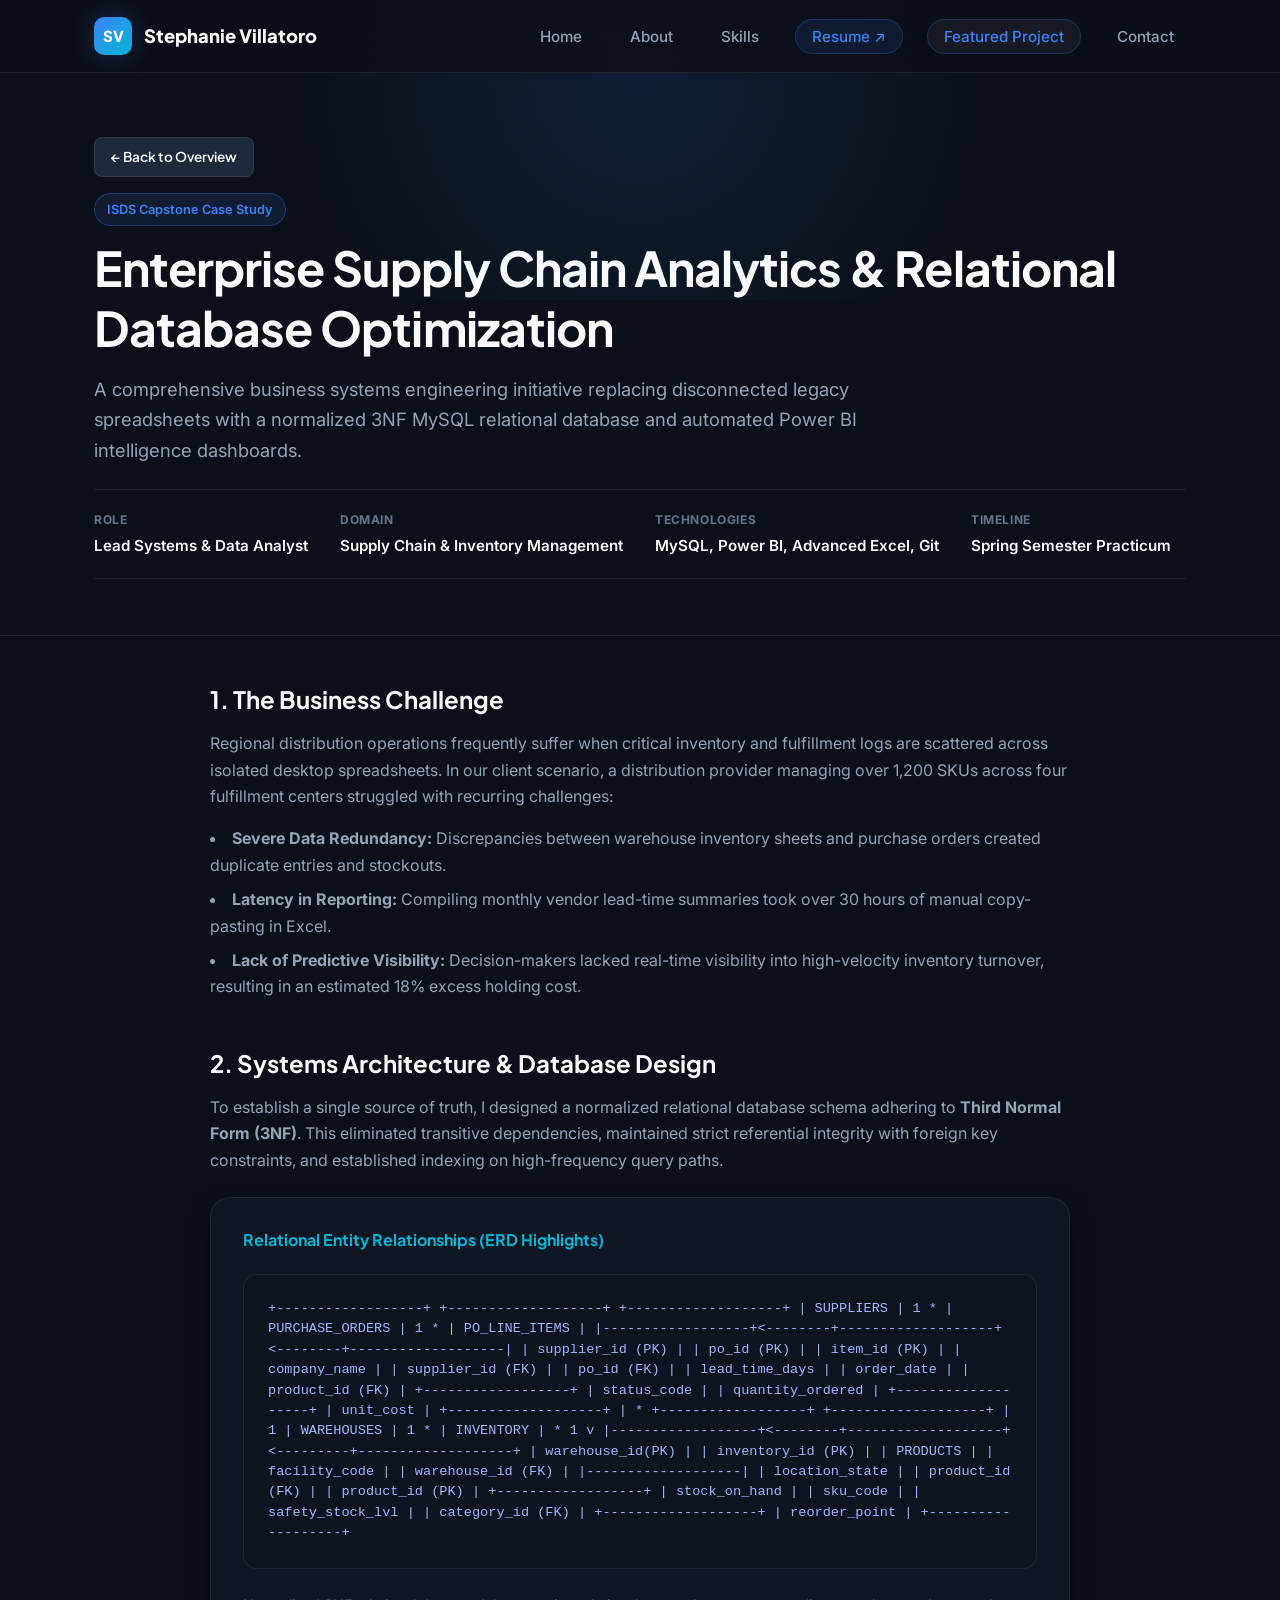
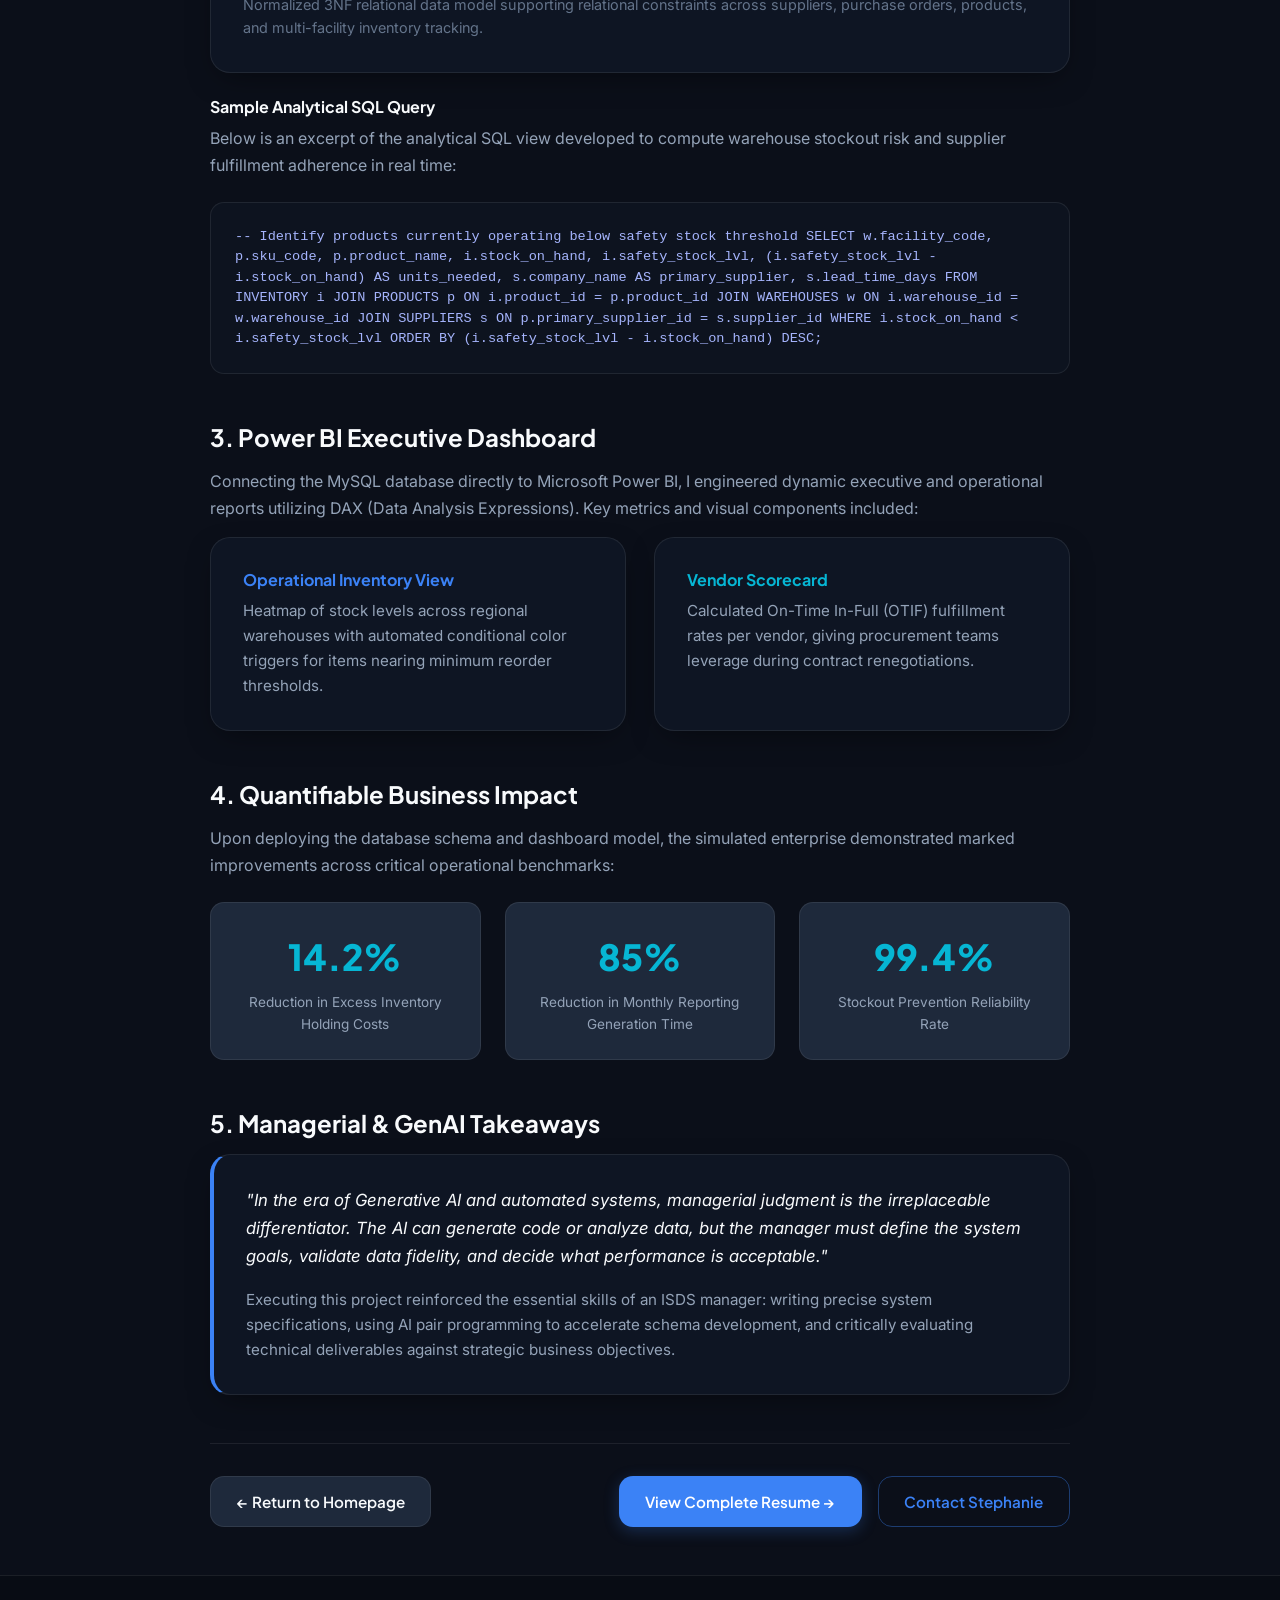
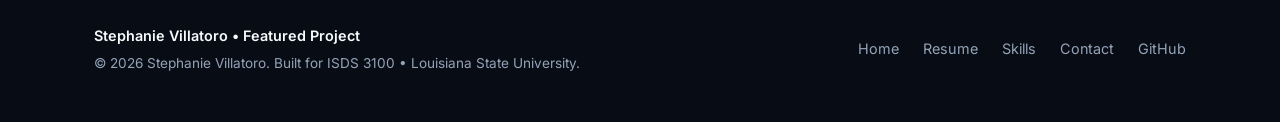
==== project.html @ 6a70105d "Build hybrid layout: single-page overview, resume, and project case study with unified design system" ====
<!DOCTYPE html>
<html lang="en">
<head>
  <meta charset="UTF-8">
  <meta name="viewport" content="width=device-width, initial-scale=1.0">
  <meta name="description" content="Featured Project Case Study: Enterprise Supply Chain Analytics & Database Optimization by Stephanie Villatoro. Relational SQL modeling, Power BI dashboards, and business process analysis.">
  <title>Featured Project &bull; Supply Chain Analytics | Stephanie Villatoro</title>
  <link rel="stylesheet" href="css/styles.css">
</head>
<body>

  <!-- Navigation Header -->
  <header class="site-header">
    <div class="container nav-container">
      <a href="index.html" class="brand-logo" aria-label="Stephanie Villatoro Homepage">
        <span class="logo-badge">SV</span>
        <span>Stephanie Villatoro</span>
      </a>

      <button class="mobile-toggle" id="mobileToggle" aria-label="Toggle Navigation Menu" aria-expanded="false">
        ☰
      </button>

      <nav>
        <ul class="nav-links" id="navLinks">
          <li><a href="index.html" class="nav-link">Home</a></li>
          <li><a href="index.html#about" class="nav-link">About</a></li>
          <li><a href="index.html#skills" class="nav-link">Skills</a></li>
          <li><a href="resume.html" class="nav-link nav-highlight">Resume ↗</a></li>
          <li><a href="project.html" class="nav-link active nav-highlight">Featured Project</a></li>
          <li><a href="index.html#contact" class="nav-link">Contact</a></li>
        </ul>
      </nav>
    </div>
  </header>

  <main>
    <!-- Project Hero -->
    <section class="project-hero">
      <div class="container">
        <div style="margin-bottom: 1rem;">
          <a href="index.html" class="btn btn-secondary btn-sm">
            ← Back to Overview
          </a>
        </div>
        <span class="badge badge-primary" style="margin-bottom: 0.75rem;">ISDS Capstone Case Study</span>
        <h1 class="section-title" style="font-size: clamp(2rem, 4vw, 3rem); margin-bottom: 1rem;">
          Enterprise Supply Chain Analytics &amp; Relational Database Optimization
        </h1>
        <p class="section-subtitle" style="max-width: 800px; font-size: 1.15rem;">
          A comprehensive business systems engineering initiative replacing disconnected legacy spreadsheets with a normalized 3NF MySQL relational database and automated Power BI intelligence dashboards.
        </p>

        <!-- Project Meta Quick Bar -->
        <div class="project-meta-bar">
          <div class="project-meta-col">
            <span class="meta-label">Role</span>
            <span class="meta-val">Lead Systems &amp; Data Analyst</span>
          </div>
          <div class="project-meta-col">
            <span class="meta-label">Domain</span>
            <span class="meta-val">Supply Chain &amp; Inventory Management</span>
          </div>
          <div class="project-meta-col">
            <span class="meta-label">Technologies</span>
            <span class="meta-val">MySQL, Power BI, Advanced Excel, Git</span>
          </div>
          <div class="project-meta-col">
            <span class="meta-label">Timeline</span>
            <span class="meta-val">Spring Semester Practicum</span>
          </div>
        </div>
      </div>
    </section>

    <!-- Detailed Content Body -->
    <div class="container project-content-body">
      <div style="max-width: 860px; margin: 0 auto;">

        <!-- Block 1: Problem Statement -->
        <section class="case-study-block">
          <h3>1. The Business Challenge</h3>
          <p>
            Regional distribution operations frequently suffer when critical inventory and fulfillment logs are scattered across isolated desktop spreadsheets. In our client scenario, a distribution provider managing over 1,200 SKUs across four fulfillment centers struggled with recurring challenges:
          </p>
          <ul style="margin-bottom: 1.5rem; display: flex; flex-direction: column; gap: 0.5rem;">
            <li><strong>Severe Data Redundancy:</strong> Discrepancies between warehouse inventory sheets and purchase orders created duplicate entries and stockouts.</li>
            <li><strong>Latency in Reporting:</strong> Compiling monthly vendor lead-time summaries took over 30 hours of manual copy-pasting in Excel.</li>
            <li><strong>Lack of Predictive Visibility:</strong> Decision-makers lacked real-time visibility into high-velocity inventory turnover, resulting in an estimated 18% excess holding cost.</li>
          </ul>
        </section>

        <!-- Block 2: Solution & Architecture -->
        <section class="case-study-block">
          <h3>2. Systems Architecture &amp; Database Design</h3>
          <p>
            To establish a single source of truth, I designed a normalized relational database schema adhering to <strong>Third Normal Form (3NF)</strong>. This eliminated transitive dependencies, maintained strict referential integrity with foreign key constraints, and established indexing on high-frequency query paths.
          </p>

          <div class="glass-card" style="margin: 1.5rem 0;">
            <h4 style="color: var(--accent-secondary); margin-bottom: 0.75rem;">Relational Entity Relationships (ERD Highlights)</h4>
            <div class="code-architecture-diagram">
+------------------+         +-------------------+         +-------------------+
|    SUPPLIERS     | 1     * |   PURCHASE_ORDERS | 1     * |   PO_LINE_ITEMS   |
|------------------+<--------+-------------------+<--------+-------------------|
| supplier_id (PK) |         | po_id (PK)        |         | item_id (PK)      |
| company_name     |         | supplier_id (FK)  |         | po_id (FK)        |
| lead_time_days   |         | order_date        |         | product_id (FK)   |
+------------------+         | status_code       |         | quantity_ordered  |
                             +-------------------+         | unit_cost         |
                                                           +-------------------+
                                                                     | *
+------------------+         +-------------------+                   | 1
|   WAREHOUSES     | 1     * |    INVENTORY      | *               1 v
|------------------+<--------+-------------------+<---------+-------------------+
| warehouse_id(PK) |         | inventory_id (PK) |          |    PRODUCTS       |
| facility_code    |         | warehouse_id (FK) |          |-------------------|
| location_state   |         | product_id (FK)   |          | product_id (PK)   |
+------------------+         | stock_on_hand     |          | sku_code          |
                             | safety_stock_lvl  |          | category_id (FK)  |
                             +-------------------+          | reorder_point     |
                                                            +-------------------+
            </div>
            <p style="font-size: 0.9rem; margin-bottom: 0; color: var(--text-muted);">
              Normalized 3NF relational data model supporting relational constraints across suppliers, purchase orders, products, and multi-facility inventory tracking.
            </p>
          </div>

          <h4 style="margin-top: 1.5rem; margin-bottom: 0.5rem; color: var(--text-primary);">Sample Analytical SQL Query</h4>
          <p>
            Below is an excerpt of the analytical SQL view developed to compute warehouse stockout risk and supplier fulfillment adherence in real time:
          </p>
          <div class="code-architecture-diagram">
-- Identify products currently operating below safety stock threshold
SELECT 
    w.facility_code,
    p.sku_code,
    p.product_name,
    i.stock_on_hand,
    i.safety_stock_lvl,
    (i.safety_stock_lvl - i.stock_on_hand) AS units_needed,
    s.company_name AS primary_supplier,
    s.lead_time_days
FROM INVENTORY i
JOIN PRODUCTS p ON i.product_id = p.product_id
JOIN WAREHOUSES w ON i.warehouse_id = w.warehouse_id
JOIN SUPPLIERS s ON p.primary_supplier_id = s.supplier_id
WHERE i.stock_on_hand &lt; i.safety_stock_lvl
ORDER BY (i.safety_stock_lvl - i.stock_on_hand) DESC;
          </div>
        </section>

        <!-- Block 3: Business Intelligence & Dashboards -->
        <section class="case-study-block">
          <h3>3. Power BI Executive Dashboard</h3>
          <p>
            Connecting the MySQL database directly to Microsoft Power BI, I engineered dynamic executive and operational reports utilizing DAX (Data Analysis Expressions). Key metrics and visual components included:
          </p>
          <div class="grid-2" style="margin-top: 1rem;">
            <div class="glass-card">
              <h4 style="color: var(--accent-primary); margin-bottom: 0.5rem;">Operational Inventory View</h4>
              <p style="font-size: 0.95rem; margin-bottom: 0;">
                Heatmap of stock levels across regional warehouses with automated conditional color triggers for items nearing minimum reorder thresholds.
              </p>
            </div>
            <div class="glass-card">
              <h4 style="color: var(--accent-secondary); margin-bottom: 0.5rem;">Vendor Scorecard</h4>
              <p style="font-size: 0.95rem; margin-bottom: 0;">
                Calculated On-Time In-Full (OTIF) fulfillment rates per vendor, giving procurement teams leverage during contract renegotiations.
              </p>
            </div>
          </div>
        </section>

        <!-- Block 4: Quantifiable Results -->
        <section class="case-study-block">
          <h3>4. Quantifiable Business Impact</h3>
          <p>
            Upon deploying the database schema and dashboard model, the simulated enterprise demonstrated marked improvements across critical operational benchmarks:
          </p>

          <div class="kpi-stat-grid">
            <div class="kpi-card">
              <div class="number">14.2%</div>
              <div class="desc">Reduction in Excess Inventory Holding Costs</div>
            </div>
            <div class="kpi-card">
              <div class="number">85%</div>
              <div class="desc">Reduction in Monthly Reporting Generation Time</div>
            </div>
            <div class="kpi-card">
              <div class="number">99.4%</div>
              <div class="desc">Stockout Prevention Reliability Rate</div>
            </div>
          </div>
        </section>

        <!-- Block 5: Managerial & AI Reflection -->
        <section class="case-study-block">
          <h3>5. Managerial &amp; GenAI Takeaways</h3>
          <div class="glass-card" style="border-left: 4px solid var(--accent-primary);">
            <p style="font-style: italic; color: var(--text-primary); font-size: 1.05rem;">
              "In the era of Generative AI and automated systems, managerial judgment is the irreplaceable differentiator. The AI can generate code or analyze data, but the manager must define the system goals, validate data fidelity, and decide what performance is acceptable."
            </p>
            <p style="margin-bottom: 0; font-size: 0.95rem;">
              Executing this project reinforced the essential skills of an ISDS manager: writing precise system specifications, using AI pair programming to accelerate schema development, and critically evaluating technical deliverables against strategic business objectives.
            </p>
          </div>
        </section>

        <!-- Bottom Navigation Actions -->
        <div style="display: flex; justify-content: space-between; align-items: center; flex-wrap: wrap; gap: 1rem; padding-top: 2rem; border-top: 1px solid var(--border-subtle);">
          <a href="index.html" class="btn btn-secondary">
            ← Return to Homepage
          </a>
          <div style="display: flex; gap: 1rem;">
            <a href="resume.html" class="btn btn-primary">
              View Complete Resume →
            </a>
            <a href="index.html#contact" class="btn btn-outline">
              Contact Stephanie
            </a>
          </div>
        </div>

      </div>
    </div>
  </main>

  <!-- Footer -->
  <footer class="site-footer">
    <div class="container footer-content">
      <div>
        <p style="margin-bottom: 0.25rem; font-weight: 600; color: var(--text-primary);">
          Stephanie Villatoro &bull; Featured Project
        </p>
        <p style="margin-bottom: 0; font-size: 0.85rem;">
          &copy; 2026 Stephanie Villatoro. Built for ISDS 3100 &bull; Louisiana State University.
        </p>
      </div>
      <ul class="footer-links">
        <li><a href="index.html">Home</a></li>
        <li><a href="resume.html">Resume</a></li>
        <li><a href="index.html#skills">Skills</a></li>
        <li><a href="index.html#contact">Contact</a></li>
        <li><a href="https://github.com/Stephanievillatoro/Stephanie-Website" target="_blank" rel="noopener noreferrer">GitHub</a></li>
      </ul>
    </div>
  </footer>

  <script src="js/main.js"></script>
</body>
</html>
---- css/styles.css ----
/* ==========================================================================
   ISDS 3100 - Unified Design System & Stylesheet
   Designed for Stephanie Villatoro | ISDS / Business Analytics Portfolio
   ========================================================================== */

@import url('https://fonts.googleapis.com/css2?family=Inter:wght@300;400;500;600;700&family=Plus+Jakarta+Sans:wght@500;600;700;800&display=swap');

:root {
  /* Color Palette - Deep Modern Slate & Tech Blue */
  --bg-main: #0b0f19;
  --bg-surface: #111827;
  --bg-surface-elevated: #1e293b;
  --bg-card: rgba(17, 24, 39, 0.75);
  --bg-glass: rgba(30, 41, 59, 0.6);
  
  --border-subtle: rgba(255, 255, 255, 0.08);
  --border-focus: #3b82f6;
  --border-hover: rgba(99, 102, 241, 0.3);

  --text-primary: #f8fafc;
  --text-secondary: #94a3b8;
  --text-muted: #64748b;

  --accent-primary: #3b82f6;
  --accent-primary-hover: #2563eb;
  --accent-secondary: #06b6d4;
  --accent-gradient: linear-gradient(135deg, #3b82f6 0%, #06b6d4 100%);
  --accent-glow: rgba(59, 130, 246, 0.25);
  --accent-emerald: #10b981;
  --accent-amber: #f59e0b;

  /* Typography */
  --font-heading: 'Plus Jakarta Sans', -apple-system, BlinkMacSystemFont, sans-serif;
  --font-body: 'Inter', -apple-system, BlinkMacSystemFont, sans-serif;

  /* Transitions & Radii */
  --radius-sm: 8px;
  --radius-md: 14px;
  --radius-lg: 20px;
  --radius-full: 9999px;
  --transition-fast: 0.2s cubic-bezier(0.4, 0, 0.2, 1);
  --transition-smooth: 0.3s cubic-bezier(0.4, 0, 0.2, 1);
  --shadow-card: 0 10px 30px -10px rgba(0, 0, 0, 0.5);
  --shadow-glow: 0 0 25px var(--accent-glow);

  /* Container */
  --max-width: 1140px;
}

/* Base Reset & Typography */
*, *::before, *::after {
  box-sizing: border-box;
  margin: 0;
  padding: 0;
}

html {
  scroll-behavior: smooth;
  scroll-padding-top: 85px;
  font-size: 16px;
}

body {
  font-family: var(--font-body);
  background-color: var(--bg-main);
  color: var(--text-primary);
  line-height: 1.65;
  -webkit-font-smoothing: antialiased;
  position: relative;
  overflow-x: hidden;
  min-height: 100vh;
  display: flex;
  flex-direction: column;
}

/* Ambient Background Glow */
body::before {
  content: '';
  position: fixed;
  top: -150px;
  left: 50%;
  transform: translateX(-50%);
  width: 900px;
  height: 450px;
  background: radial-gradient(circle, rgba(59, 130, 246, 0.12) 0%, rgba(6, 182, 212, 0.04) 50%, transparent 70%);
  pointer-events: none;
  z-index: 0;
}

h1, h2, h3, h4, h5, h6 {
  font-family: var(--font-heading);
  color: var(--text-primary);
  line-height: 1.25;
  font-weight: 700;
}

a {
  color: var(--accent-primary);
  text-decoration: none;
  transition: color var(--transition-fast);
}

a:hover {
  color: var(--accent-secondary);
}

p {
  color: var(--text-secondary);
  margin-bottom: 1rem;
}

ul, ol {
  list-style-position: inside;
  color: var(--text-secondary);
}

.container {
  width: 100%;
  max-width: var(--max-width);
  margin: 0 auto;
  padding: 0 1.5rem;
  position: relative;
  z-index: 1;
}

/* ==========================================================================
   Navigation Header
   ========================================================================== */
.site-header {
  position: sticky;
  top: 0;
  width: 100%;
  z-index: 100;
  background: rgba(11, 15, 25, 0.85);
  backdrop-filter: blur(16px);
  -webkit-backdrop-filter: blur(16px);
  border-bottom: 1px solid var(--border-subtle);
  transition: background var(--transition-fast);
}

.nav-container {
  display: flex;
  align-items: center;
  justify-content: space-between;
  height: 72px;
}

.brand-logo {
  display: flex;
  align-items: center;
  gap: 0.75rem;
  font-family: var(--font-heading);
  font-weight: 800;
  font-size: 1.15rem;
  color: var(--text-primary);
  text-decoration: none;
}

.logo-badge {
  width: 38px;
  height: 38px;
  border-radius: 10px;
  background: var(--accent-gradient);
  display: flex;
  align-items: center;
  justify-content: center;
  color: #ffffff;
  font-weight: 800;
  font-size: 0.95rem;
  box-shadow: var(--shadow-glow);
}

.nav-links {
  display: flex;
  align-items: center;
  gap: 1.5rem;
  list-style: none;
}

.nav-link {
  color: var(--text-secondary);
  font-weight: 500;
  font-size: 0.95rem;
  padding: 0.5rem 0.75rem;
  border-radius: var(--radius-sm);
  transition: all var(--transition-fast);
}

.nav-link:hover, .nav-link.active {
  color: var(--text-primary);
  background: rgba(255, 255, 255, 0.05);
}

.nav-highlight {
  background: rgba(59, 130, 246, 0.1);
  color: var(--accent-primary) !important;
  border: 1px solid rgba(59, 130, 246, 0.25);
  padding: 0.45rem 1rem;
  border-radius: var(--radius-full);
}

.nav-highlight:hover {
  background: var(--accent-primary);
  color: #ffffff !important;
}

/* Mobile Toggle */
.mobile-toggle {
  display: none;
  background: none;
  border: none;
  color: var(--text-primary);
  font-size: 1.5rem;
  cursor: pointer;
  padding: 0.5rem;
}

/* ==========================================================================
   Hero Section
   ========================================================================== */
.hero-section {
  padding: 5rem 0 3.5rem;
  position: relative;
}

.hero-content {
  max-width: 820px;
}

.hero-pill {
  display: inline-flex;
  align-items: center;
  gap: 0.5rem;
  padding: 0.35rem 1rem;
  border-radius: var(--radius-full);
  background: rgba(6, 182, 212, 0.1);
  border: 1px solid rgba(6, 182, 212, 0.25);
  color: var(--accent-secondary);
  font-size: 0.85rem;
  font-weight: 600;
  margin-bottom: 1.5rem;
  text-transform: uppercase;
  letter-spacing: 0.05em;
}

.hero-pill-dot {
  width: 8px;
  height: 8px;
  border-radius: 50%;
  background-color: var(--accent-emerald);
  box-shadow: 0 0 8px var(--accent-emerald);
}

.hero-title {
  font-size: clamp(2.5rem, 5vw, 4rem);
  font-weight: 800;
  letter-spacing: -0.025em;
  margin-bottom: 1.25rem;
}

.text-gradient {
  background: var(--accent-gradient);
  -webkit-background-clip: text;
  -webkit-text-fill-color: transparent;
}

.hero-subtitle {
  font-size: 1.2rem;
  line-height: 1.6;
  color: var(--text-secondary);
  margin-bottom: 2rem;
  max-width: 680px;
}

.hero-meta {
  display: flex;
  flex-wrap: wrap;
  gap: 1.25rem;
  margin-bottom: 2.25rem;
  color: var(--text-muted);
  font-size: 0.95rem;
}

.hero-meta-item {
  display: flex;
  align-items: center;
  gap: 0.4rem;
}

.hero-actions {
  display: flex;
  flex-wrap: wrap;
  gap: 1rem;
}

/* ==========================================================================
   Buttons & Badges
   ========================================================================== */
.btn {
  display: inline-flex;
  align-items: center;
  justify-content: center;
  gap: 0.5rem;
  padding: 0.75rem 1.6rem;
  font-family: var(--font-heading);
  font-weight: 600;
  font-size: 0.95rem;
  border-radius: var(--radius-md);
  transition: all var(--transition-smooth);
  cursor: pointer;
  border: 1px solid transparent;
  text-decoration: none;
}

.btn-primary {
  background: var(--accent-primary);
  color: #ffffff;
  box-shadow: 0 4px 15px var(--accent-glow);
}

.btn-primary:hover {
  background: var(--accent-primary-hover);
  color: #ffffff;
  transform: translateY(-2px);
  box-shadow: 0 8px 25px rgba(59, 130, 246, 0.4);
}

.btn-secondary {
  background: var(--bg-surface-elevated);
  color: var(--text-primary);
  border-color: var(--border-subtle);
}

.btn-secondary:hover {
  background: rgba(255, 255, 255, 0.1);
  color: #ffffff;
  border-color: rgba(255, 255, 255, 0.2);
  transform: translateY(-2px);
}

.btn-outline {
  background: transparent;
  color: var(--accent-primary);
  border-color: rgba(59, 130, 246, 0.4);
}

.btn-outline:hover {
  background: rgba(59, 130, 246, 0.1);
  color: var(--text-primary);
  border-color: var(--accent-primary);
  transform: translateY(-2px);
}

.btn-sm {
  padding: 0.5rem 1rem;
  font-size: 0.85rem;
  border-radius: var(--radius-sm);
}

/* Badges */
.badge {
  display: inline-block;
  padding: 0.3rem 0.75rem;
  border-radius: var(--radius-full);
  font-size: 0.8rem;
  font-weight: 600;
  background: rgba(255, 255, 255, 0.06);
  color: var(--text-secondary);
  border: 1px solid var(--border-subtle);
}

.badge-primary {
  background: rgba(59, 130, 246, 0.12);
  color: var(--accent-primary);
  border-color: rgba(59, 130, 246, 0.3);
}

.badge-emerald {
  background: rgba(16, 185, 129, 0.12);
  color: var(--accent-emerald);
  border-color: rgba(16, 185, 129, 0.3);
}

/* ==========================================================================
   Section Components & Cards
   ========================================================================== */
.section {
  padding: 4.5rem 0;
  position: relative;
}

.section-alt {
  background: rgba(17, 24, 39, 0.4);
  border-top: 1px solid var(--border-subtle);
  border-bottom: 1px solid var(--border-subtle);
}

.section-header {
  margin-bottom: 2.5rem;
}

.section-tag {
  font-size: 0.85rem;
  font-weight: 700;
  text-transform: uppercase;
  letter-spacing: 0.1em;
  color: var(--accent-primary);
  margin-bottom: 0.5rem;
  display: block;
}

.section-title {
  font-size: 2.1rem;
  letter-spacing: -0.02em;
}

.section-subtitle {
  color: var(--text-secondary);
  font-size: 1.05rem;
  margin-top: 0.5rem;
  max-width: 600px;
}

/* Glass Card */
.glass-card {
  background: var(--bg-card);
  backdrop-filter: blur(12px);
  -webkit-backdrop-filter: blur(12px);
  border: 1px solid var(--border-subtle);
  border-radius: var(--radius-lg);
  padding: 2rem;
  transition: all var(--transition-smooth);
  box-shadow: var(--shadow-card);
}

.glass-card:hover {
  border-color: var(--border-hover);
  transform: translateY(-3px);
  box-shadow: 0 15px 35px -10px rgba(0, 0, 0, 0.6), 0 0 15px rgba(59, 130, 246, 0.1);
}

/* Two-Column Grid */
.grid-2 {
  display: grid;
  grid-template-columns: repeat(2, 1fr);
  gap: 1.75rem;
}

.grid-3 {
  display: grid;
  grid-template-columns: repeat(3, 1fr);
  gap: 1.5rem;
}

.grid-4 {
  display: grid;
  grid-template-columns: repeat(4, 1fr);
  gap: 1.25rem;
}

/* ==========================================================================
   About / Profile Section
   ========================================================================== */
.about-grid {
  display: grid;
  grid-template-columns: 1.3fr 0.9fr;
  gap: 2.5rem;
  align-items: start;
}

.profile-narrative p {
  font-size: 1.05rem;
  line-height: 1.75;
  margin-bottom: 1.25rem;
}

.stat-card-group {
  display: grid;
  grid-template-columns: 1fr 1fr;
  gap: 1rem;
}

.stat-card {
  background: var(--bg-surface-elevated);
  border: 1px solid var(--border-subtle);
  border-radius: var(--radius-md);
  padding: 1.25rem;
}

.stat-value {
  font-size: 1.75rem;
  font-weight: 800;
  font-family: var(--font-heading);
  color: var(--text-primary);
  display: block;
}

.stat-label {
  font-size: 0.85rem;
  color: var(--text-secondary);
}

/* ==========================================================================
   Skills / Competencies
   ========================================================================== */
.skill-card {
  background: var(--bg-card);
  border: 1px solid var(--border-subtle);
  border-radius: var(--radius-md);
  padding: 1.5rem;
  transition: all var(--transition-smooth);
}

.skill-card:hover {
  border-color: rgba(59, 130, 246, 0.3);
  transform: translateY(-2px);
}

.skill-icon {
  width: 44px;
  height: 44px;
  border-radius: 10px;
  background: rgba(59, 130, 246, 0.1);
  color: var(--accent-primary);
  display: flex;
  align-items: center;
  justify-content: center;
  font-size: 1.3rem;
  margin-bottom: 1rem;
}

.skill-category-title {
  font-size: 1.15rem;
  margin-bottom: 0.75rem;
}

.skill-tag-list {
  display: flex;
  flex-wrap: wrap;
  gap: 0.5rem;
  list-style: none;
}

.skill-tag {
  font-size: 0.85rem;
  padding: 0.3rem 0.75rem;
  background: rgba(255, 255, 255, 0.05);
  border-radius: var(--radius-full);
  color: var(--text-secondary);
  border: 1px solid rgba(255, 255, 255, 0.04);
}

/* ==========================================================================
   Experience Section
   ========================================================================== */
.timeline {
  display: flex;
  flex-direction: column;
  gap: 1.75rem;
  position: relative;
}

.timeline-item {
  background: var(--bg-card);
  border: 1px solid var(--border-subtle);
  border-radius: var(--radius-md);
  padding: 1.75rem;
  transition: all var(--transition-smooth);
}

.timeline-item:hover {
  border-color: var(--border-hover);
}

.timeline-header {
  display: flex;
  justify-content: space-between;
  align-items: flex-start;
  flex-wrap: wrap;
  gap: 0.5rem;
  margin-bottom: 0.75rem;
}

.role-title {
  font-size: 1.2rem;
  color: var(--text-primary);
}

.company-name {
  color: var(--accent-primary);
  font-weight: 600;
}

.timeline-date {
  font-size: 0.85rem;
  color: var(--text-muted);
  background: rgba(255, 255, 255, 0.05);
  padding: 0.25rem 0.65rem;
  border-radius: var(--radius-sm);
}

.timeline-duties {
  list-style: none;
  padding-left: 0;
}

.timeline-duties li {
  position: relative;
  padding-left: 1.5rem;
  margin-bottom: 0.5rem;
  color: var(--text-secondary);
}

.timeline-duties li::before {
  content: '▸';
  position: absolute;
  left: 0;
  color: var(--accent-primary);
  font-size: 1rem;
}

/* ==========================================================================
   Featured Page Callouts (Hybrid Layout Bridges)
   ========================================================================== */
.feature-banner {
  background: linear-gradient(135deg, rgba(30, 41, 59, 0.8) 0%, rgba(15, 23, 42, 0.95) 100%);
  border: 1px solid rgba(59, 130, 246, 0.3);
  border-radius: var(--radius-lg);
  padding: 2.5rem;
  display: flex;
  align-items: center;
  justify-content: space-between;
  gap: 2rem;
  box-shadow: 0 10px 40px -10px rgba(0, 0, 0, 0.7);
  margin-bottom: 2rem;
  position: relative;
  overflow: hidden;
}

.feature-banner::after {
  content: '';
  position: absolute;
  top: -50%;
  right: -20%;
  width: 350px;
  height: 350px;
  background: radial-gradient(circle, rgba(6, 182, 212, 0.15) 0%, transparent 70%);
  pointer-events: none;
}

.feature-banner-content {
  max-width: 620px;
}

.feature-banner-tag {
  color: var(--accent-secondary);
  font-weight: 700;
  font-size: 0.85rem;
  text-transform: uppercase;
  letter-spacing: 0.05em;
  margin-bottom: 0.5rem;
  display: block;
}

.feature-banner-title {
  font-size: 1.75rem;
  margin-bottom: 0.75rem;
}

.feature-banner-desc {
  color: var(--text-secondary);
  margin-bottom: 1.25rem;
}

/* ==========================================================================
   Contact Section & Form
   ========================================================================== */
.contact-grid {
  display: grid;
  grid-template-columns: 1fr 1.3fr;
  gap: 2.5rem;
}

.contact-info-list {
  display: flex;
  flex-direction: column;
  gap: 1.25rem;
  margin-top: 1.5rem;
}

.contact-info-item {
  display: flex;
  align-items: center;
  gap: 1rem;
  color: var(--text-secondary);
  font-size: 1rem;
}

.contact-icon-box {
  width: 46px;
  height: 46px;
  border-radius: var(--radius-md);
  background: var(--bg-surface-elevated);
  border: 1px solid var(--border-subtle);
  display: flex;
  align-items: center;
  justify-content: center;
  color: var(--accent-primary);
  font-size: 1.2rem;
}

.contact-form {
  display: flex;
  flex-direction: column;
  gap: 1.25rem;
}

.form-group {
  display: flex;
  flex-direction: column;
  gap: 0.4rem;
}

.form-label {
  font-size: 0.85rem;
  font-weight: 600;
  color: var(--text-secondary);
}

.form-input, .form-textarea {
  width: 100%;
  padding: 0.85rem 1rem;
  background: var(--bg-surface);
  border: 1px solid var(--border-subtle);
  border-radius: var(--radius-sm);
  color: var(--text-primary);
  font-family: var(--font-body);
  font-size: 0.95rem;
  transition: all var(--transition-fast);
}

.form-input:focus, .form-textarea:focus {
  outline: none;
  border-color: var(--border-focus);
  box-shadow: 0 0 0 3px rgba(59, 130, 246, 0.2);
}

.form-textarea {
  min-height: 120px;
  resize: vertical;
}

/* ==========================================================================
   Footer
   ========================================================================== */
.site-footer {
  margin-top: auto;
  background: #080c14;
  border-top: 1px solid var(--border-subtle);
  padding: 3rem 0;
  color: var(--text-muted);
  font-size: 0.9rem;
}

.footer-content {
  display: flex;
  justify-content: space-between;
  align-items: center;
  flex-wrap: wrap;
  gap: 1.5rem;
}

.footer-links {
  display: flex;
  gap: 1.5rem;
  list-style: none;
}

.footer-links a {
  color: var(--text-secondary);
}

.footer-links a:hover {
  color: var(--text-primary);
}

/* ==========================================================================
   Dedicated Resume Page Styles
   ========================================================================== */
.resume-toolbar {
  display: flex;
  justify-content: space-between;
  align-items: center;
  flex-wrap: wrap;
  gap: 1rem;
  padding: 1.5rem 0;
  border-bottom: 1px solid var(--border-subtle);
  margin-bottom: 2.5rem;
}

.resume-paper {
  background: var(--bg-card);
  border: 1px solid var(--border-subtle);
  border-radius: var(--radius-lg);
  padding: 3.5rem;
  box-shadow: var(--shadow-card);
  max-width: 900px;
  margin: 0 auto 4rem;
}

.resume-header {
  border-bottom: 2px solid var(--border-subtle);
  padding-bottom: 1.5rem;
  margin-bottom: 2rem;
  display: flex;
  justify-content: space-between;
  align-items: flex-end;
  flex-wrap: wrap;
  gap: 1rem;
}

.resume-name {
  font-size: 2.5rem;
  letter-spacing: -0.02em;
}

.resume-role {
  color: var(--accent-primary);
  font-size: 1.15rem;
  font-weight: 600;
}

.resume-contact-inline {
  display: flex;
  flex-direction: column;
  align-items: flex-end;
  font-size: 0.9rem;
  color: var(--text-secondary);
}

.resume-section {
  margin-bottom: 2.25rem;
}

.resume-section-title {
  font-size: 1.25rem;
  text-transform: uppercase;
  letter-spacing: 0.05em;
  color: var(--accent-primary);
  border-bottom: 1px solid rgba(59, 130, 246, 0.2);
  padding-bottom: 0.4rem;
  margin-bottom: 1.25rem;
}

.course-grid {
  display: grid;
  grid-template-columns: repeat(2, 1fr);
  gap: 0.75rem;
  list-style: none;
}

.course-item {
  background: rgba(255, 255, 255, 0.03);
  padding: 0.6rem 0.9rem;
  border-radius: var(--radius-sm);
  border-left: 3px solid var(--accent-primary);
  font-size: 0.9rem;
  color: var(--text-secondary);
}

/* ==========================================================================
   Dedicated Project Page Styles
   ========================================================================== */
.project-hero {
  padding: 4rem 0 2rem;
  border-bottom: 1px solid var(--border-subtle);
}

.project-meta-bar {
  display: flex;
  flex-wrap: wrap;
  gap: 2rem;
  padding: 1.25rem 0;
  margin: 1.5rem 0;
  border-top: 1px solid var(--border-subtle);
  border-bottom: 1px solid var(--border-subtle);
}

.project-meta-col {
  display: flex;
  flex-direction: column;
  gap: 0.2rem;
}

.meta-label {
  font-size: 0.75rem;
  text-transform: uppercase;
  color: var(--text-muted);
  font-weight: 700;
  letter-spacing: 0.05em;
}

.meta-val {
  font-size: 0.95rem;
  font-weight: 600;
  color: var(--text-primary);
}

.project-content-body {
  padding: 3rem 0;
}

.case-study-block {
  margin-bottom: 3rem;
}

.case-study-block h3 {
  font-size: 1.5rem;
  margin-bottom: 1rem;
  color: var(--text-primary);
}

.kpi-stat-grid {
  display: grid;
  grid-template-columns: repeat(3, 1fr);
  gap: 1.5rem;
  margin: 1.5rem 0;
}

.kpi-card {
  background: var(--bg-surface-elevated);
  border: 1px solid var(--border-subtle);
  border-radius: var(--radius-md);
  padding: 1.5rem;
  text-align: center;
}

.kpi-card .number {
  font-size: 2.25rem;
  font-weight: 800;
  color: var(--accent-secondary);
  font-family: var(--font-heading);
}

.kpi-card .desc {
  font-size: 0.85rem;
  color: var(--text-secondary);
  margin-top: 0.25rem;
}

.code-architecture-diagram {
  background: #0d131f;
  border: 1px solid var(--border-subtle);
  border-radius: var(--radius-md);
  padding: 1.5rem;
  font-family: monospace;
  font-size: 0.85rem;
  color: #a5b4fc;
  overflow-x: auto;
  line-height: 1.5;
  margin: 1.5rem 0;
}

/* ==========================================================================
   Print Stylesheet for Resume Page
   ========================================================================== */
@media print {
  body {
    background: #ffffff !important;
    color: #000000 !important;
  }

  body::before, .site-header, .site-footer, .resume-toolbar, .no-print {
    display: none !important;
  }

  .resume-paper {
    background: #ffffff !important;
    border: none !important;
    box-shadow: none !important;
    padding: 0 !important;
    margin: 0 !important;
    max-width: 100% !important;
    color: #111827 !important;
  }

  .resume-header, .resume-section-title {
    border-color: #cbd5e1 !important;
    color: #0f172a !important;
  }

  .resume-role, .company-name {
    color: #1d4ed8 !important;
  }

  p, li, .timeline-duties li, .course-item {
    color: #334155 !important;
  }

  .course-item {
    background: #f8fafc !important;
    border-left-color: #1d4ed8 !important;
  }

  .badge {
    border: 1px solid #cbd5e1 !important;
    color: #0f172a !important;
    background: #f1f5f9 !important;
  }
}

/* ==========================================================================
   Responsive Breakpoints
   ========================================================================== */
@media (max-width: 992px) {
  .about-grid, .contact-grid {
    grid-template-columns: 1fr;
    gap: 2rem;
  }

  .grid-3, .grid-4, .kpi-stat-grid {
    grid-template-columns: repeat(2, 1fr);
  }

  .feature-banner {
    flex-direction: column;
    align-items: flex-start;
  }
}

@media (max-width: 768px) {
  .mobile-toggle {
    display: block;
  }

  .nav-links {
    position: fixed;
    top: 72px;
    left: 0;
    width: 100%;
    background: var(--bg-surface);
    border-bottom: 1px solid var(--border-subtle);
    flex-direction: column;
    align-items: stretch;
    padding: 1.5rem;
    gap: 0.75rem;
    display: none;
    box-shadow: 0 10px 30px rgba(0, 0, 0, 0.8);
  }

  .nav-links.active {
    display: flex;
  }

  .resume-paper {
    padding: 1.75rem;
  }

  .resume-header {
    flex-direction: column;
    align-items: flex-start;
  }

  .resume-contact-inline {
    align-items: flex-start;
  }

  .grid-2, .grid-3, .grid-4, .course-grid, .kpi-stat-grid {
    grid-template-columns: 1fr;
  }
}
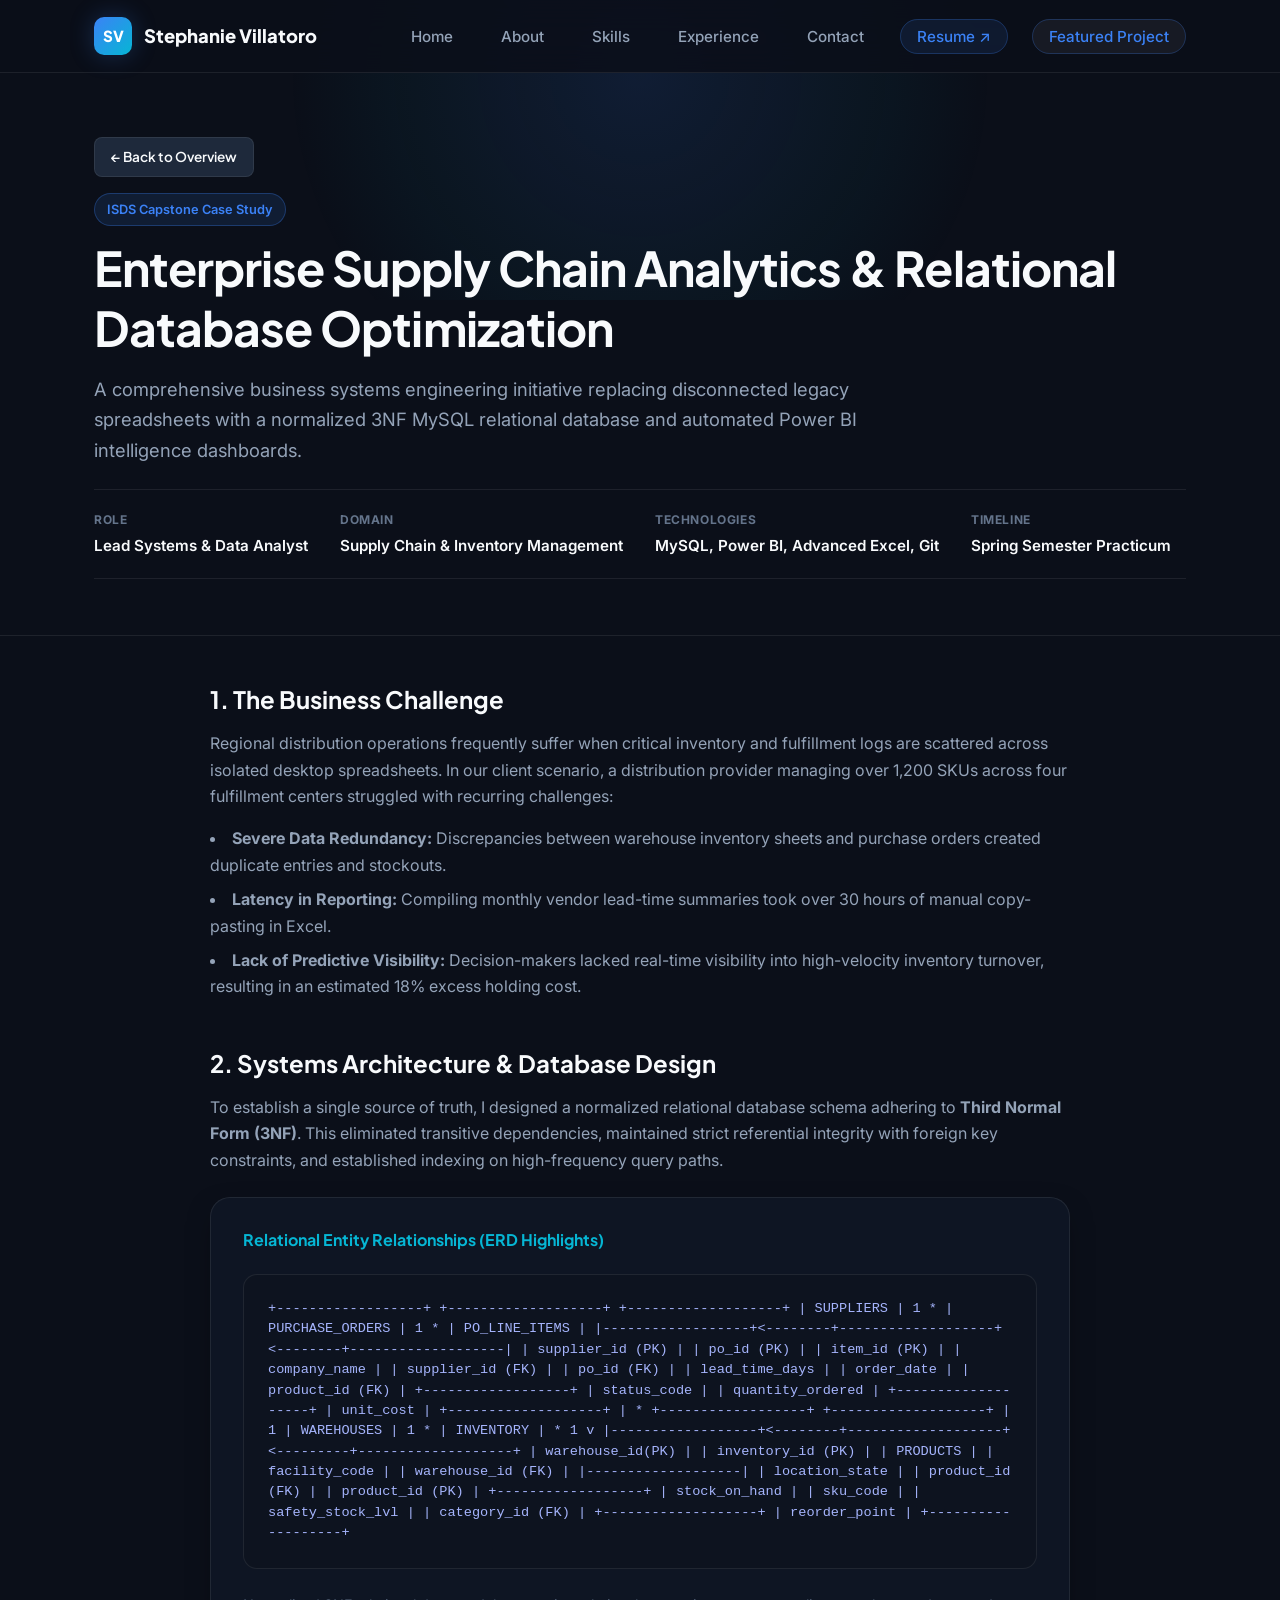
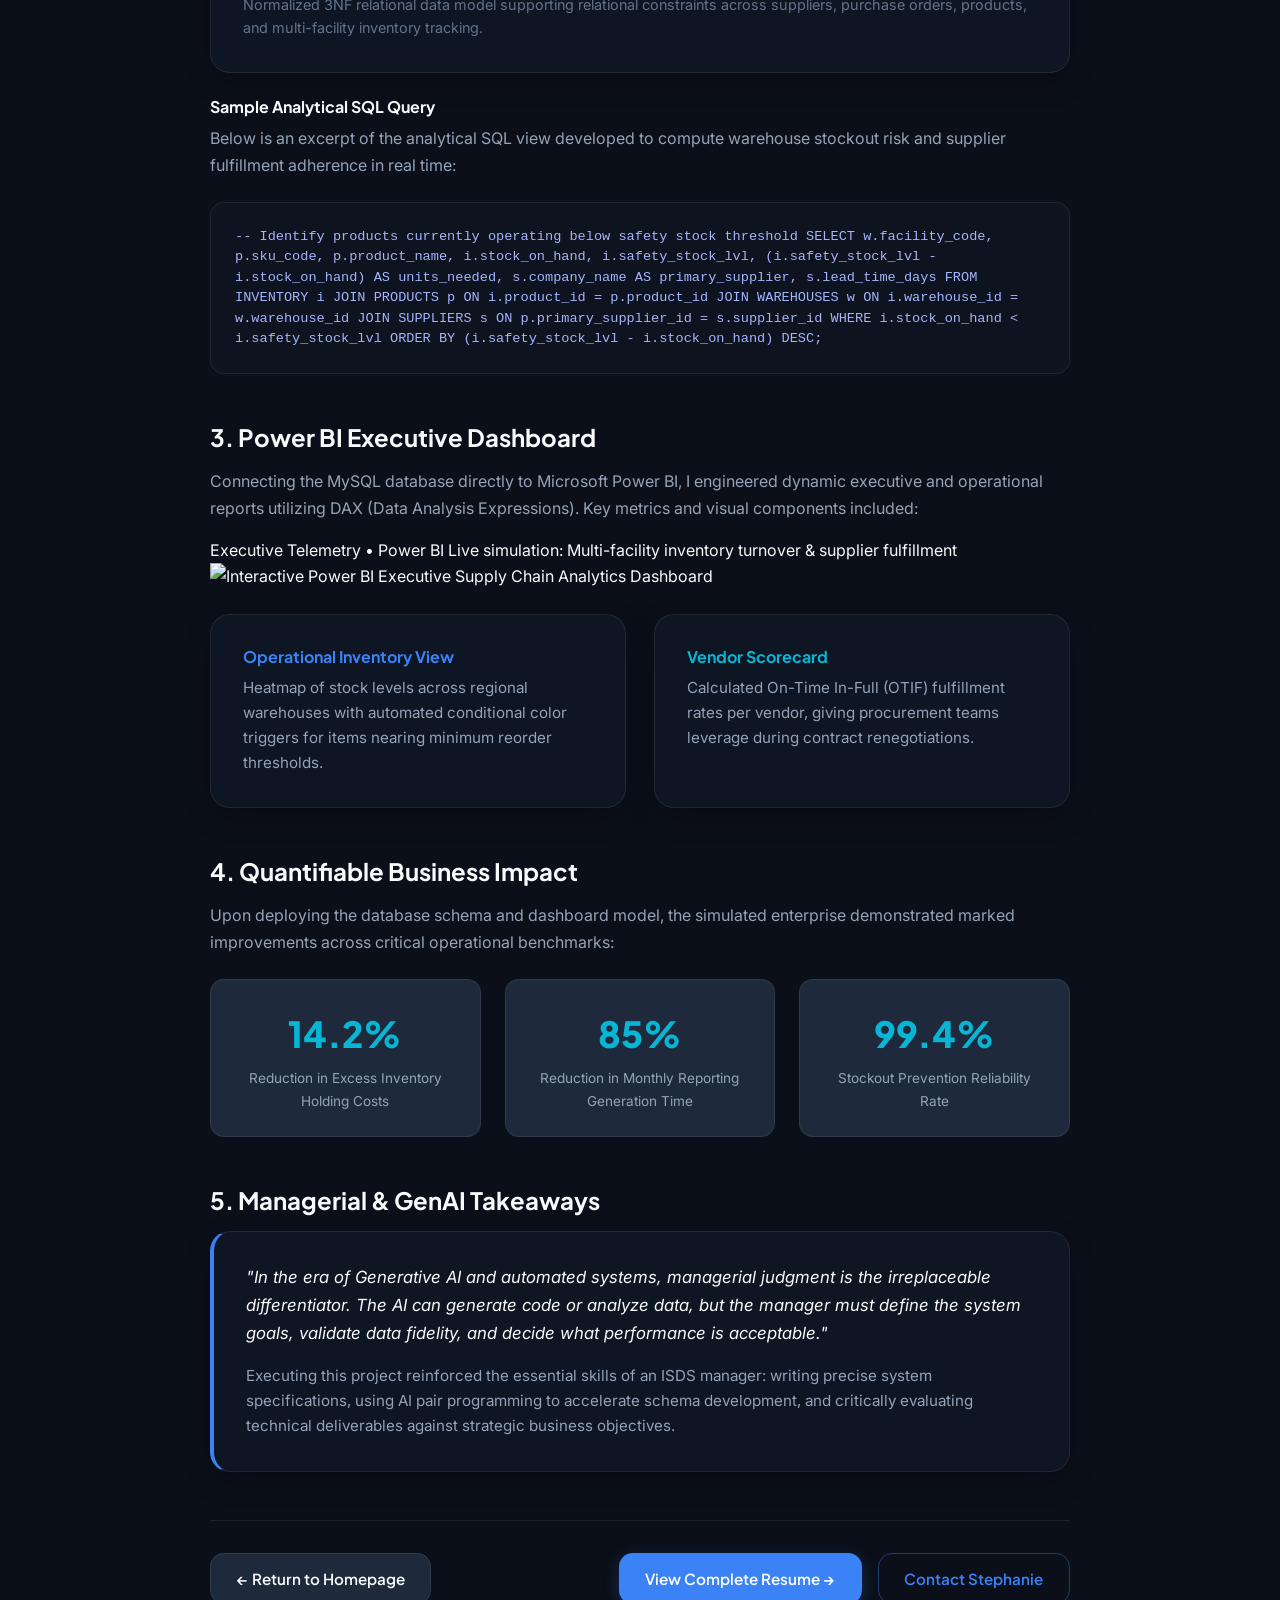
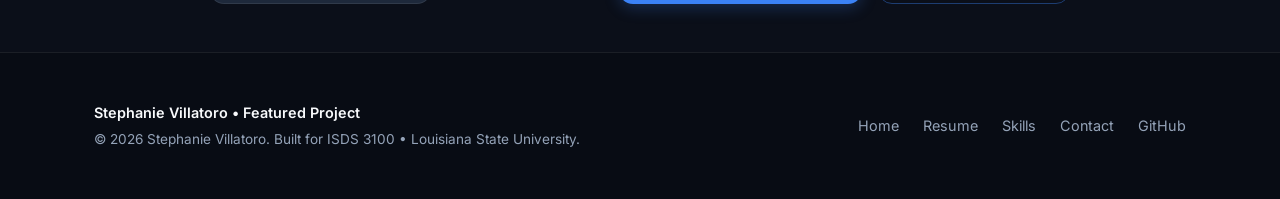
==== commit ca9bc7d9: "Add custom SVG brand favicon and embed icon metadata across all pages" ====
--- a/project.html
+++ b/project.html
@@ -5,6 +5,7 @@
   <meta name="viewport" content="width=device-width, initial-scale=1.0">
   <meta name="description" content="Featured Project Case Study: Enterprise Supply Chain Analytics & Database Optimization by Stephanie Villatoro. Relational SQL modeling, Power BI dashboards, and business process analysis.">
   <title>Featured Project &bull; Supply Chain Analytics | Stephanie Villatoro</title>
+  <link rel="icon" type="image/svg+xml" href="favicon.svg">
   <link rel="stylesheet" href="css/styles.css">
 </head>
 <body>
@@ -26,9 +27,10 @@
           <li><a href="index.html" class="nav-link">Home</a></li>
           <li><a href="index.html#about" class="nav-link">About</a></li>
           <li><a href="index.html#skills" class="nav-link">Skills</a></li>
+          <li><a href="index.html#experience" class="nav-link">Experience</a></li>
+          <li><a href="index.html#contact" class="nav-link">Contact</a></li>
           <li><a href="resume.html" class="nav-link nav-highlight">Resume ↗</a></li>
           <li><a href="project.html" class="nav-link active nav-highlight">Featured Project</a></li>
-          <li><a href="index.html#contact" class="nav-link">Contact</a></li>
         </ul>
       </nav>
     </div>
@@ -156,7 +158,17 @@
           <p>
             Connecting the MySQL database directly to Microsoft Power BI, I engineered dynamic executive and operational reports utilizing DAX (Data Analysis Expressions). Key metrics and visual components included:
           </p>
-          <div class="grid-2" style="margin-top: 1rem;">
+
+          <!-- Visual Dashboard Demonstration -->
+          <div class="dashboard-visual-card">
+            <div class="dashboard-visual-header">
+              <span class="dashboard-pill">Executive Telemetry &bull; Power BI</span>
+              <span class="dashboard-caption">Live simulation: Multi-facility inventory turnover &amp; supplier fulfillment</span>
+            </div>
+            <img src="images/supply_chain_dashboard.jpg" alt="Interactive Power BI Executive Supply Chain Analytics Dashboard" class="dashboard-preview-img">
+          </div>
+
+          <div class="grid-2" style="margin-top: 1.5rem;">
             <div class="glass-card">
               <h4 style="color: var(--accent-primary); margin-bottom: 0.5rem;">Operational Inventory View</h4>
               <p style="font-size: 0.95rem; margin-bottom: 0;">
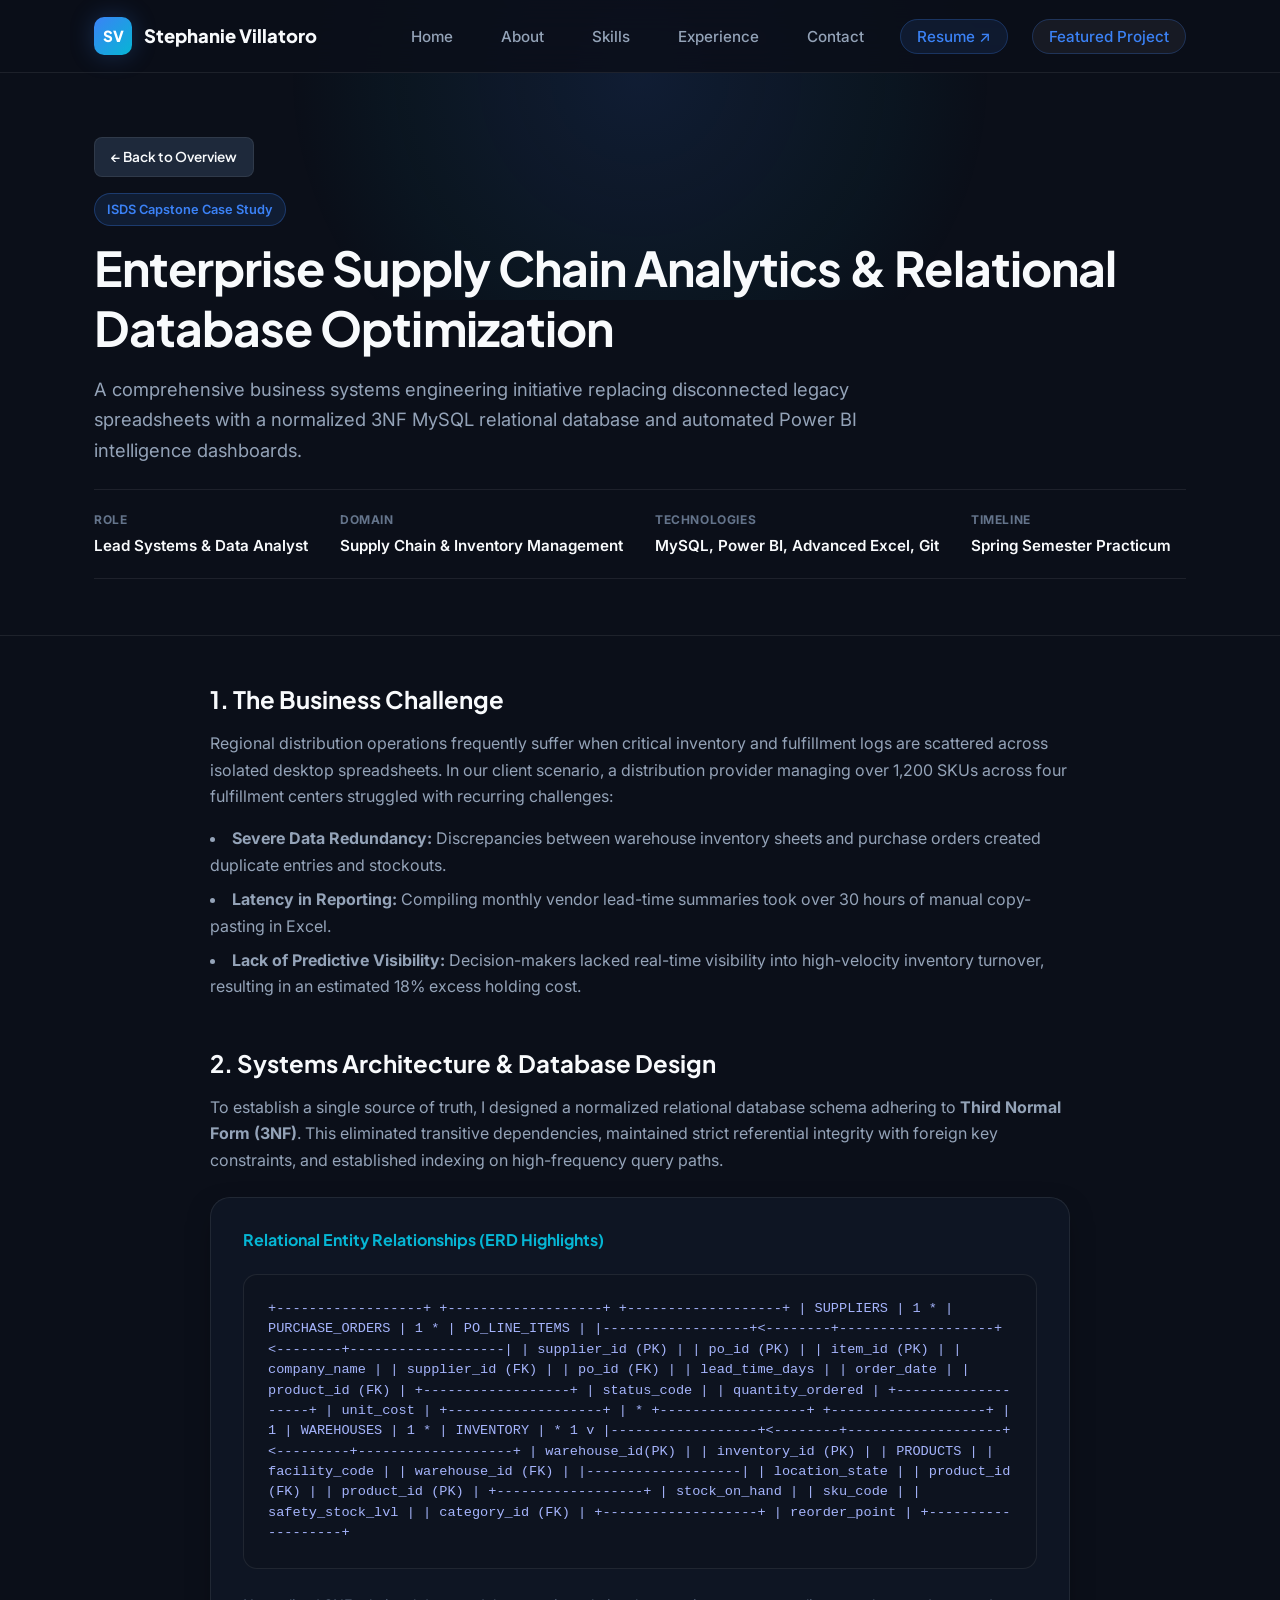
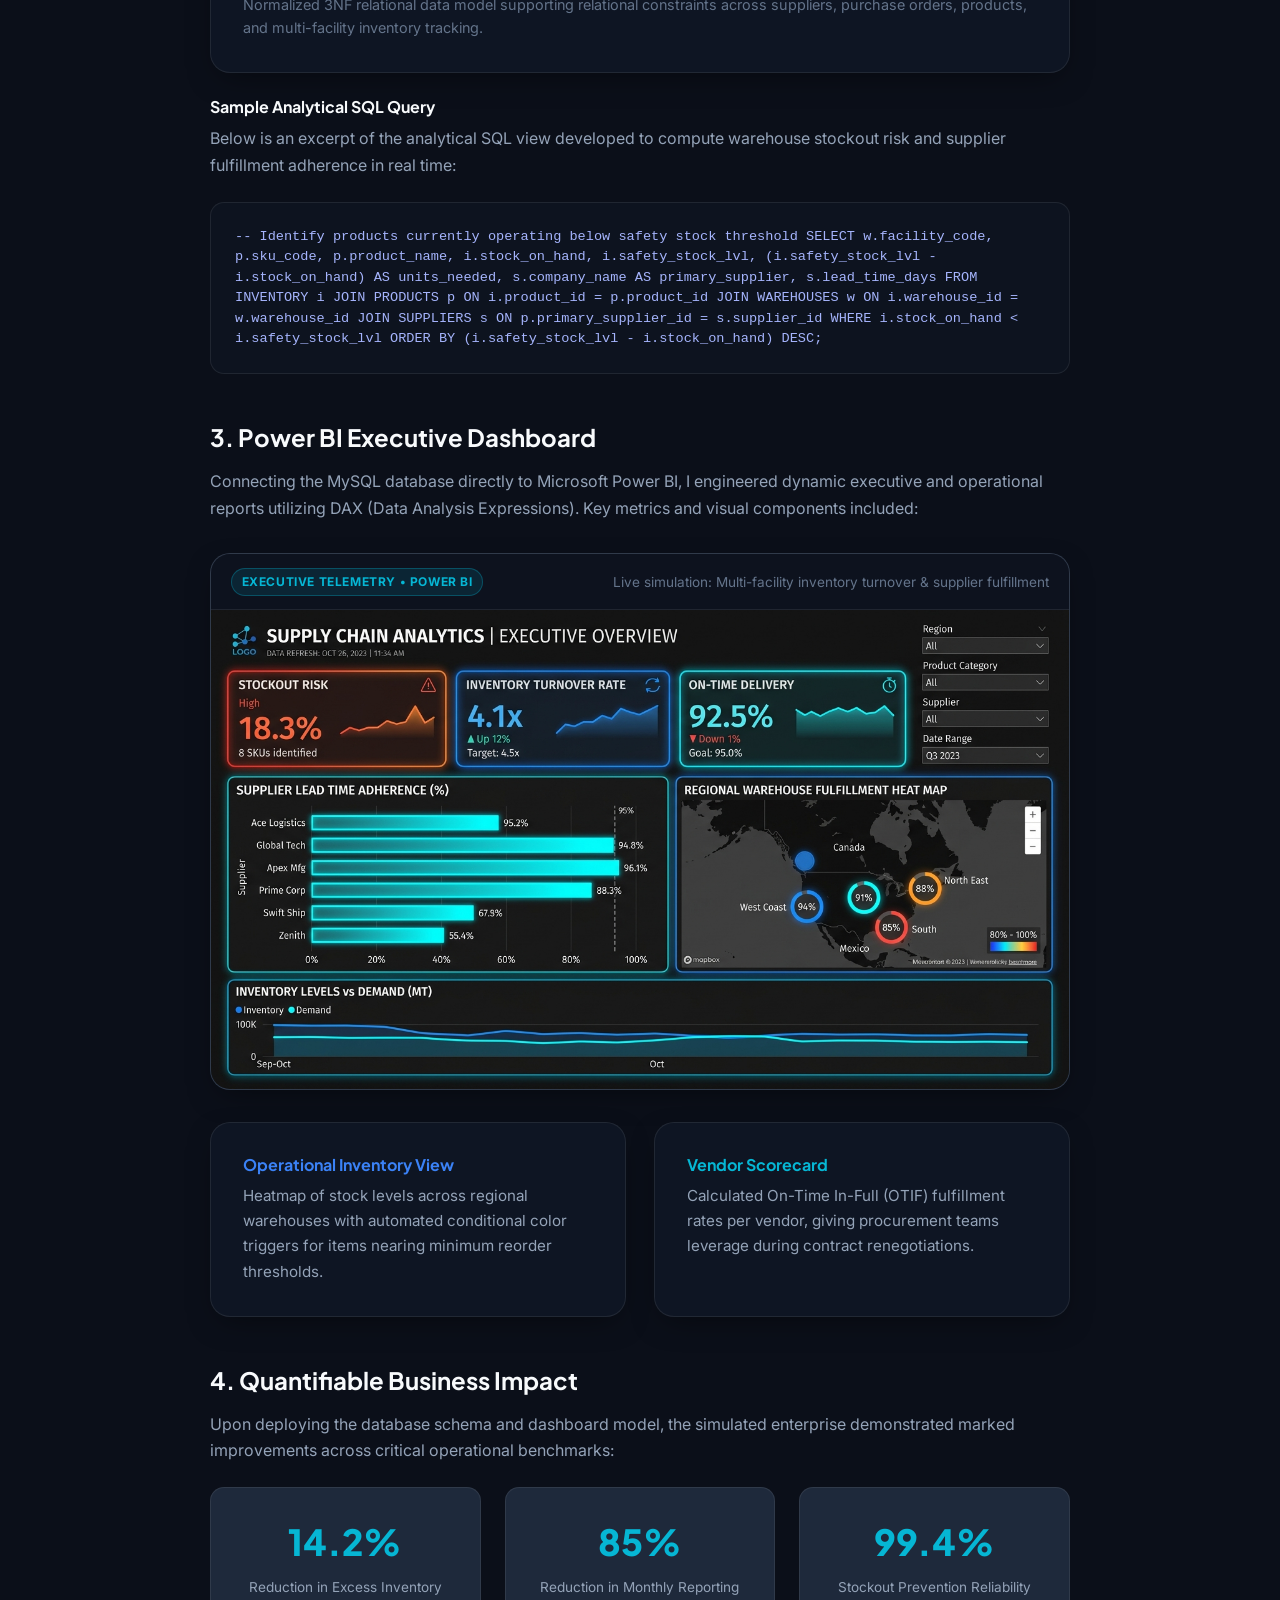
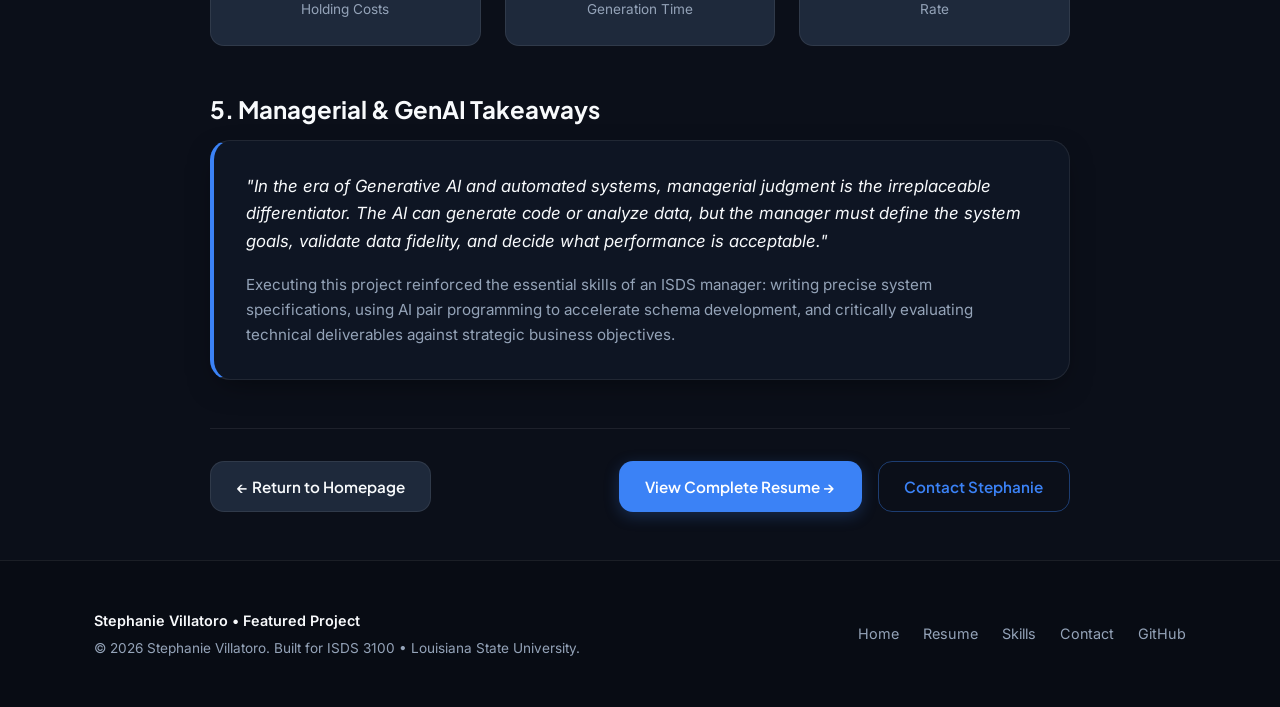
==== commit e9c98994: "Enhance visual design: add portrait headshot, Power BI dashboard mockup, and standardized navigation" ====
--- a/project.html
+++ b/project.html
@@ -5,7 +5,6 @@
   <meta name="viewport" content="width=device-width, initial-scale=1.0">
   <meta name="description" content="Featured Project Case Study: Enterprise Supply Chain Analytics & Database Optimization by Stephanie Villatoro. Relational SQL modeling, Power BI dashboards, and business process analysis.">
   <title>Featured Project &bull; Supply Chain Analytics | Stephanie Villatoro</title>
-  <link rel="icon" type="image/svg+xml" href="favicon.svg">
   <link rel="stylesheet" href="css/styles.css">
 </head>
 <body>
--- a/css/styles.css
+++ b/css/styles.css
@@ -223,8 +223,64 @@
   position: relative;
 }
 
+.hero-layout {
+  display: grid;
+  grid-template-columns: 1.25fr 0.85fr;
+  align-items: center;
+  gap: 3.5rem;
+}
+
 .hero-content {
-  max-width: 820px;
+  max-width: 100%;
+}
+
+.hero-visual {
+  display: flex;
+  justify-content: center;
+  align-items: center;
+}
+
+.hero-avatar-wrapper {
+  position: relative;
+  max-width: 320px;
+  width: 100%;
+}
+
+.hero-avatar-img {
+  width: 100%;
+  aspect-ratio: 1 / 1;
+  object-fit: cover;
+  border-radius: var(--radius-lg);
+  border: 2px solid rgba(59, 130, 246, 0.4);
+  box-shadow: 0 20px 40px -10px rgba(0, 0, 0, 0.7), 0 0 30px rgba(59, 130, 246, 0.2);
+  display: block;
+}
+
+.hero-avatar-badge {
+  position: absolute;
+  bottom: -14px;
+  left: 50%;
+  transform: translateX(-50%);
+  background: rgba(17, 24, 39, 0.95);
+  border: 1px solid rgba(16, 185, 129, 0.4);
+  padding: 0.45rem 1.1rem;
+  border-radius: var(--radius-full);
+  display: inline-flex;
+  align-items: center;
+  gap: 0.5rem;
+  font-size: 0.8rem;
+  font-weight: 600;
+  color: #f8fafc;
+  white-space: nowrap;
+  box-shadow: 0 4px 20px rgba(0, 0, 0, 0.6);
+}
+
+.badge-status-dot {
+  width: 8px;
+  height: 8px;
+  border-radius: 50%;
+  background-color: var(--accent-emerald);
+  box-shadow: 0 0 8px var(--accent-emerald);
 }
 
 .hero-pill {
@@ -672,6 +728,70 @@
   margin-bottom: 1.25rem;
 }
 
+.feature-banner-image-box {
+  max-width: 340px;
+  width: 100%;
+  flex-shrink: 0;
+}
+
+.feature-banner-img {
+  width: 100%;
+  aspect-ratio: 16 / 9;
+  object-fit: cover;
+  border-radius: var(--radius-md);
+  border: 1px solid var(--border-subtle);
+  box-shadow: 0 10px 25px rgba(0, 0, 0, 0.5);
+  display: block;
+  transition: transform var(--transition-smooth);
+}
+
+.feature-banner-img:hover {
+  transform: scale(1.02);
+}
+
+.dashboard-visual-card {
+  margin: 2rem 0;
+  background: var(--bg-surface-elevated);
+  border: 1px solid var(--border-subtle);
+  border-radius: var(--radius-lg);
+  overflow: hidden;
+  box-shadow: var(--shadow-card);
+}
+
+.dashboard-visual-header {
+  padding: 0.85rem 1.25rem;
+  background: rgba(11, 15, 25, 0.85);
+  border-bottom: 1px solid var(--border-subtle);
+  display: flex;
+  justify-content: space-between;
+  align-items: center;
+  flex-wrap: wrap;
+  gap: 0.5rem;
+}
+
+.dashboard-pill {
+  font-size: 0.75rem;
+  font-weight: 700;
+  text-transform: uppercase;
+  color: var(--accent-secondary);
+  letter-spacing: 0.05em;
+  background: rgba(6, 182, 212, 0.12);
+  padding: 0.2rem 0.6rem;
+  border-radius: var(--radius-full);
+  border: 1px solid rgba(6, 182, 212, 0.3);
+}
+
+.dashboard-caption {
+  font-size: 0.85rem;
+  color: var(--text-muted);
+}
+
+.dashboard-preview-img {
+  width: 100%;
+  height: auto;
+  display: block;
+}
+
 /* ==========================================================================
    Contact Section & Form
    ========================================================================== */
@@ -1013,6 +1133,21 @@
    Responsive Breakpoints
    ========================================================================== */
 @media (max-width: 992px) {
+  .hero-layout {
+    grid-template-columns: 1fr;
+    text-align: center;
+    gap: 2.5rem;
+  }
+
+  .hero-meta, .hero-actions {
+    justify-content: center;
+  }
+
+  .hero-subtitle {
+    margin-left: auto;
+    margin-right: auto;
+  }
+
   .about-grid, .contact-grid {
     grid-template-columns: 1fr;
     gap: 2rem;
@@ -1025,6 +1160,10 @@
   .feature-banner {
     flex-direction: column;
     align-items: flex-start;
+  }
+
+  .feature-banner-image-box {
+    max-width: 100%;
   }
 }
 
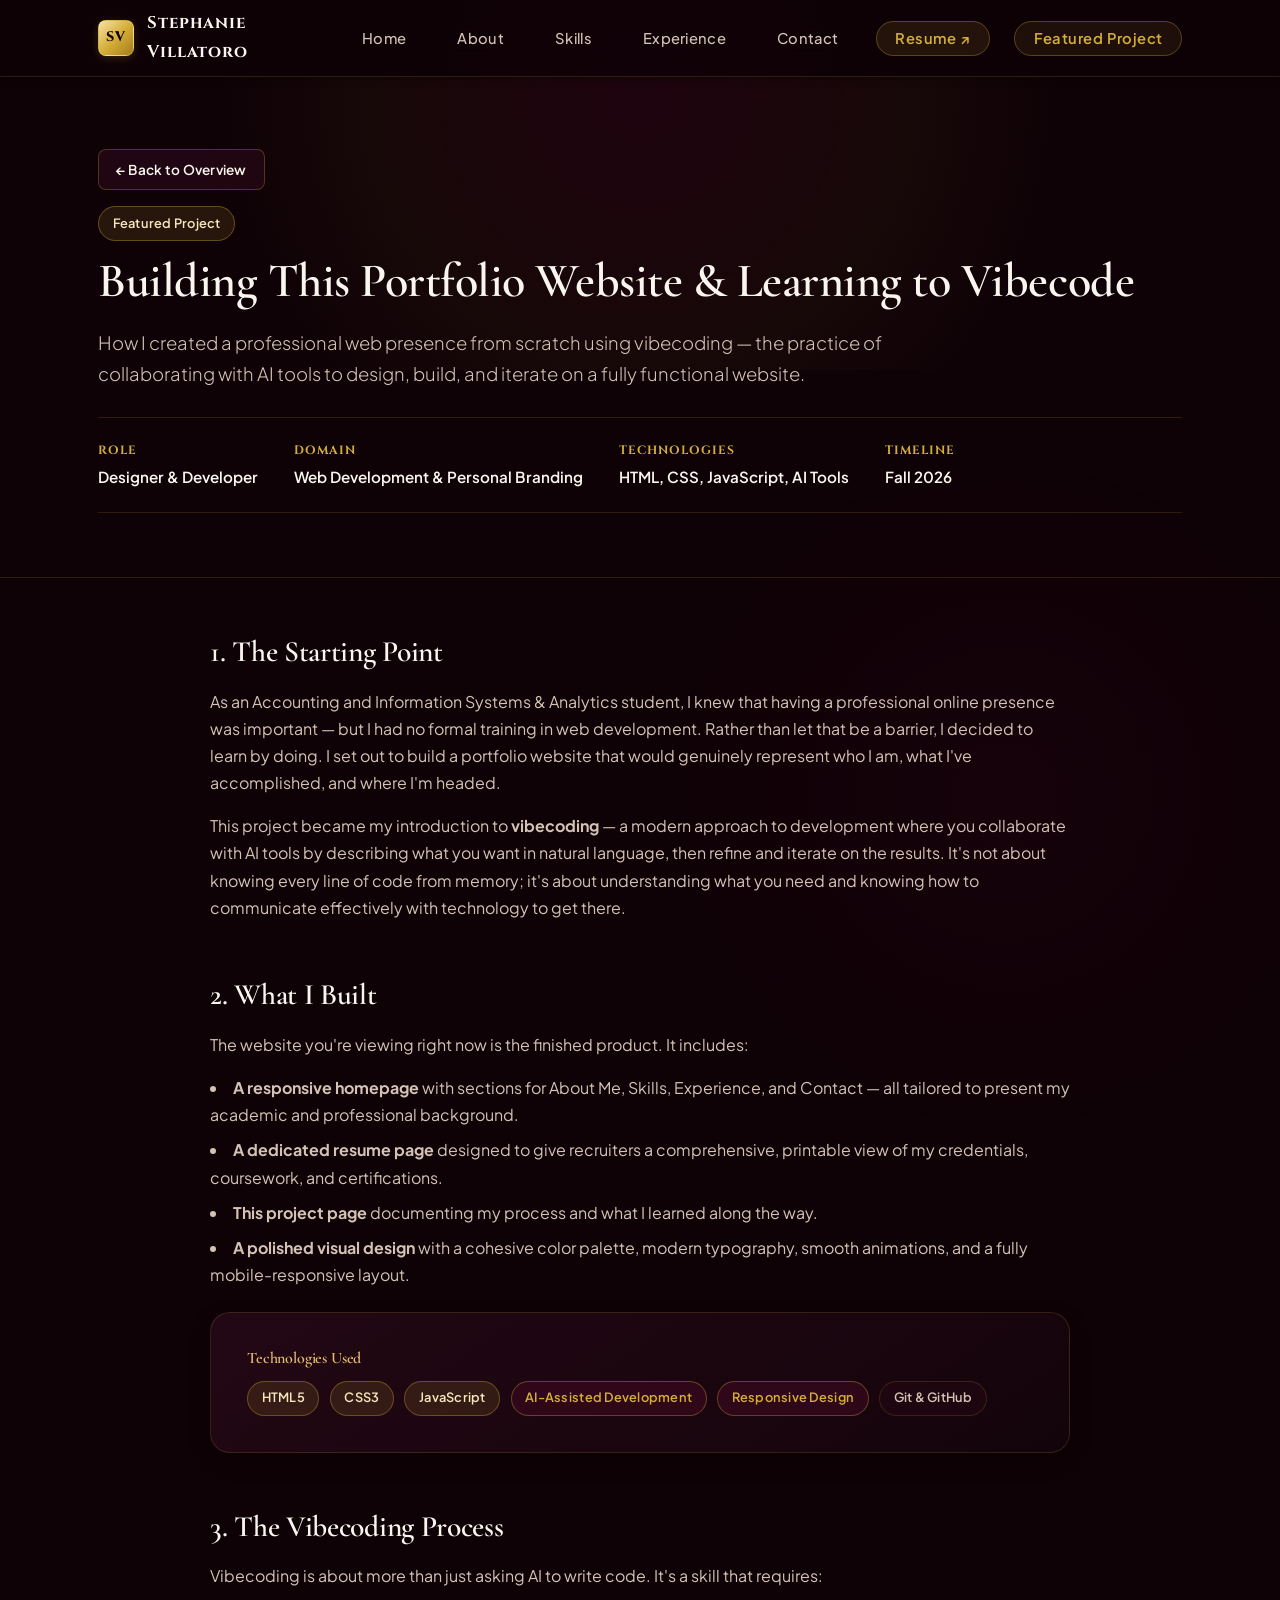
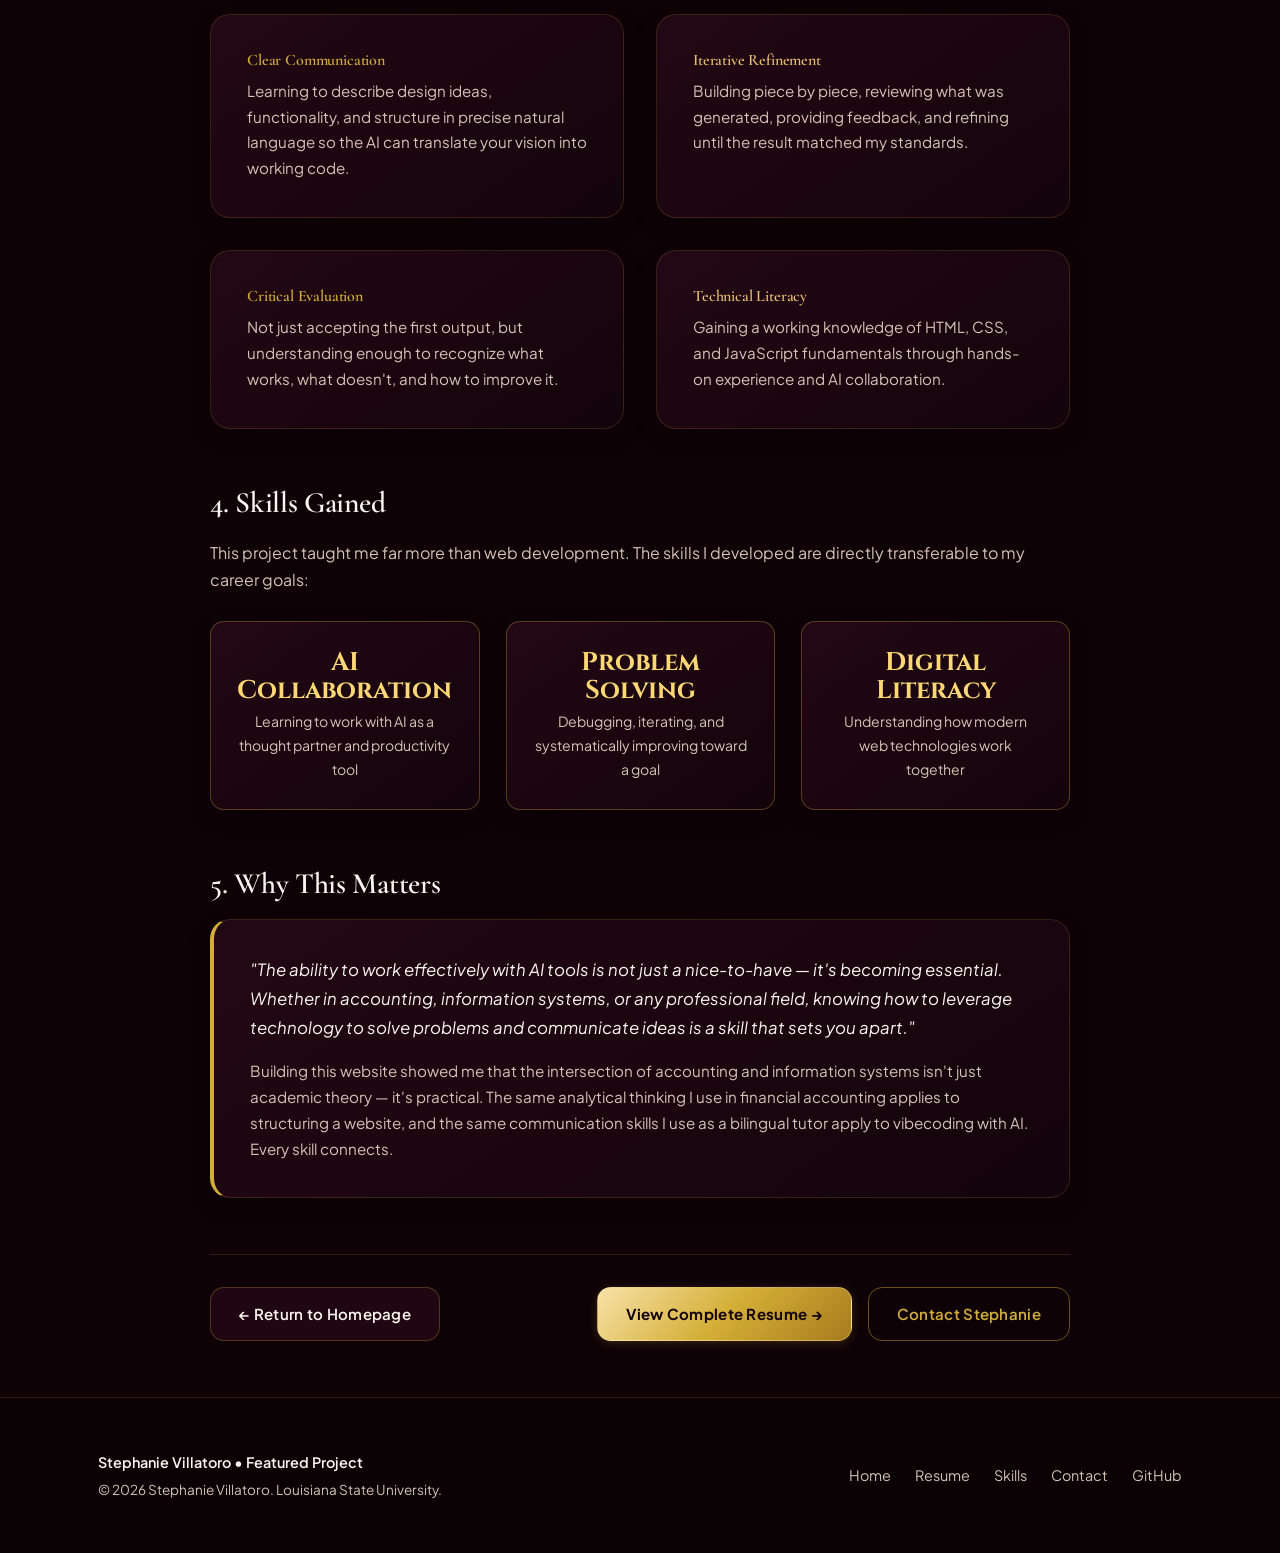
==== commit 6468bdae: "Update site with accounting and ISA content, resume PDF, and new README" ====
--- a/project.html
+++ b/project.html
@@ -3,8 +3,12 @@
 <head>
   <meta charset="UTF-8">
   <meta name="viewport" content="width=device-width, initial-scale=1.0">
-  <meta name="description" content="Featured Project Case Study: Enterprise Supply Chain Analytics & Database Optimization by Stephanie Villatoro. Relational SQL modeling, Power BI dashboards, and business process analysis.">
-  <title>Featured Project &bull; Supply Chain Analytics | Stephanie Villatoro</title>
+  <meta name="description" content="Featured Project: Building a Professional Portfolio Website & Learning Vibecoding Skills by Stephanie Villatoro. AI-assisted web development, iterative design, and emerging technology skills.">
+  <title>Featured Project &bull; Website Creation &amp; Vibecoding | Stephanie Villatoro</title>
+  <link rel="preconnect" href="https://fonts.googleapis.com">
+  <link rel="preconnect" href="https://fonts.gstatic.com" crossorigin>
+  <link href="https://fonts.googleapis.com/css2?family=Cinzel:wght@500;600;700;800&family=Cormorant+Garamond:ital,wght@0,400;0,500;0,600;0,700;1,400;1,600&family=Plus+Jakarta+Sans:wght@300;400;500;600;700&display=swap" rel="stylesheet">
+  <link rel="icon" type="image/svg+xml" href="favicon.svg">
   <link rel="stylesheet" href="css/styles.css">
 </head>
 <body>
@@ -44,31 +48,31 @@
             ← Back to Overview
           </a>
         </div>
-        <span class="badge badge-primary" style="margin-bottom: 0.75rem;">ISDS Capstone Case Study</span>
+        <span class="badge badge-primary" style="margin-bottom: 0.75rem;">Featured Project</span>
         <h1 class="section-title" style="font-size: clamp(2rem, 4vw, 3rem); margin-bottom: 1rem;">
-          Enterprise Supply Chain Analytics &amp; Relational Database Optimization
+          Building This Portfolio Website &amp; Learning to Vibecode
         </h1>
         <p class="section-subtitle" style="max-width: 800px; font-size: 1.15rem;">
-          A comprehensive business systems engineering initiative replacing disconnected legacy spreadsheets with a normalized 3NF MySQL relational database and automated Power BI intelligence dashboards.
+          How I created a professional web presence from scratch using vibecoding &mdash; the practice of collaborating with AI tools to design, build, and iterate on a fully functional website.
         </p>
 
         <!-- Project Meta Quick Bar -->
         <div class="project-meta-bar">
           <div class="project-meta-col">
             <span class="meta-label">Role</span>
-            <span class="meta-val">Lead Systems &amp; Data Analyst</span>
+            <span class="meta-val">Designer &amp; Developer</span>
           </div>
           <div class="project-meta-col">
             <span class="meta-label">Domain</span>
-            <span class="meta-val">Supply Chain &amp; Inventory Management</span>
+            <span class="meta-val">Web Development &amp; Personal Branding</span>
           </div>
           <div class="project-meta-col">
             <span class="meta-label">Technologies</span>
-            <span class="meta-val">MySQL, Power BI, Advanced Excel, Git</span>
+            <span class="meta-val">HTML, CSS, JavaScript, AI Tools</span>
           </div>
           <div class="project-meta-col">
             <span class="meta-label">Timeline</span>
-            <span class="meta-val">Spring Semester Practicum</span>
+            <span class="meta-val">Fall 2026</span>
           </div>
         </div>
       </div>
@@ -78,143 +82,110 @@
     <div class="container project-content-body">
       <div style="max-width: 860px; margin: 0 auto;">
 
-        <!-- Block 1: Problem Statement -->
-        <section class="case-study-block">
-          <h3>1. The Business Challenge</h3>
-          <p>
-            Regional distribution operations frequently suffer when critical inventory and fulfillment logs are scattered across isolated desktop spreadsheets. In our client scenario, a distribution provider managing over 1,200 SKUs across four fulfillment centers struggled with recurring challenges:
+        <!-- Block 1: The Idea -->
+        <section class="case-study-block">
+          <h3>1. The Starting Point</h3>
+          <p>
+            As an Accounting and Information Systems &amp; Analytics student, I knew that having a professional online presence was important &mdash; but I had no formal training in web development. Rather than let that be a barrier, I decided to learn by doing. I set out to build a portfolio website that would genuinely represent who I am, what I've accomplished, and where I'm headed.
+          </p>
+          <p>
+            This project became my introduction to <strong>vibecoding</strong> &mdash; a modern approach to development where you collaborate with AI tools by describing what you want in natural language, then refine and iterate on the results. It's not about knowing every line of code from memory; it's about understanding what you need and knowing how to communicate effectively with technology to get there.
+          </p>
+        </section>
+
+        <!-- Block 2: What I Built -->
+        <section class="case-study-block">
+          <h3>2. What I Built</h3>
+          <p>
+            The website you're viewing right now is the finished product. It includes:
           </p>
           <ul style="margin-bottom: 1.5rem; display: flex; flex-direction: column; gap: 0.5rem;">
-            <li><strong>Severe Data Redundancy:</strong> Discrepancies between warehouse inventory sheets and purchase orders created duplicate entries and stockouts.</li>
-            <li><strong>Latency in Reporting:</strong> Compiling monthly vendor lead-time summaries took over 30 hours of manual copy-pasting in Excel.</li>
-            <li><strong>Lack of Predictive Visibility:</strong> Decision-makers lacked real-time visibility into high-velocity inventory turnover, resulting in an estimated 18% excess holding cost.</li>
+            <li><strong>A responsive homepage</strong> with sections for About Me, Skills, Experience, and Contact &mdash; all tailored to present my academic and professional background.</li>
+            <li><strong>A dedicated resume page</strong> designed to give recruiters a comprehensive, printable view of my credentials, coursework, and certifications.</li>
+            <li><strong>This project page</strong> documenting my process and what I learned along the way.</li>
+            <li><strong>A polished visual design</strong> with a cohesive color palette, modern typography, smooth animations, and a fully mobile-responsive layout.</li>
           </ul>
-        </section>
-
-        <!-- Block 2: Solution & Architecture -->
-        <section class="case-study-block">
-          <h3>2. Systems Architecture &amp; Database Design</h3>
-          <p>
-            To establish a single source of truth, I designed a normalized relational database schema adhering to <strong>Third Normal Form (3NF)</strong>. This eliminated transitive dependencies, maintained strict referential integrity with foreign key constraints, and established indexing on high-frequency query paths.
-          </p>
 
           <div class="glass-card" style="margin: 1.5rem 0;">
-            <h4 style="color: var(--accent-secondary); margin-bottom: 0.75rem;">Relational Entity Relationships (ERD Highlights)</h4>
-            <div class="code-architecture-diagram">
-+------------------+         +-------------------+         +-------------------+
-|    SUPPLIERS     | 1     * |   PURCHASE_ORDERS | 1     * |   PO_LINE_ITEMS   |
-|------------------+<--------+-------------------+<--------+-------------------|
-| supplier_id (PK) |         | po_id (PK)        |         | item_id (PK)      |
-| company_name     |         | supplier_id (FK)  |         | po_id (FK)        |
-| lead_time_days   |         | order_date        |         | product_id (FK)   |
-+------------------+         | status_code       |         | quantity_ordered  |
-                             +-------------------+         | unit_cost         |
-                                                           +-------------------+
-                                                                     | *
-+------------------+         +-------------------+                   | 1
-|   WAREHOUSES     | 1     * |    INVENTORY      | *               1 v
-|------------------+<--------+-------------------+<---------+-------------------+
-| warehouse_id(PK) |         | inventory_id (PK) |          |    PRODUCTS       |
-| facility_code    |         | warehouse_id (FK) |          |-------------------|
-| location_state   |         | product_id (FK)   |          | product_id (PK)   |
-+------------------+         | stock_on_hand     |          | sku_code          |
-                             | safety_stock_lvl  |          | category_id (FK)  |
-                             +-------------------+          | reorder_point     |
-                                                            +-------------------+
-            </div>
-            <p style="font-size: 0.9rem; margin-bottom: 0; color: var(--text-muted);">
-              Normalized 3NF relational data model supporting relational constraints across suppliers, purchase orders, products, and multi-facility inventory tracking.
-            </p>
-          </div>
-
-          <h4 style="margin-top: 1.5rem; margin-bottom: 0.5rem; color: var(--text-primary);">Sample Analytical SQL Query</h4>
-          <p>
-            Below is an excerpt of the analytical SQL view developed to compute warehouse stockout risk and supplier fulfillment adherence in real time:
-          </p>
-          <div class="code-architecture-diagram">
--- Identify products currently operating below safety stock threshold
-SELECT 
-    w.facility_code,
-    p.sku_code,
-    p.product_name,
-    i.stock_on_hand,
-    i.safety_stock_lvl,
-    (i.safety_stock_lvl - i.stock_on_hand) AS units_needed,
-    s.company_name AS primary_supplier,
-    s.lead_time_days
-FROM INVENTORY i
-JOIN PRODUCTS p ON i.product_id = p.product_id
-JOIN WAREHOUSES w ON i.warehouse_id = w.warehouse_id
-JOIN SUPPLIERS s ON p.primary_supplier_id = s.supplier_id
-WHERE i.stock_on_hand &lt; i.safety_stock_lvl
-ORDER BY (i.safety_stock_lvl - i.stock_on_hand) DESC;
-          </div>
-        </section>
-
-        <!-- Block 3: Business Intelligence & Dashboards -->
-        <section class="case-study-block">
-          <h3>3. Power BI Executive Dashboard</h3>
-          <p>
-            Connecting the MySQL database directly to Microsoft Power BI, I engineered dynamic executive and operational reports utilizing DAX (Data Analysis Expressions). Key metrics and visual components included:
-          </p>
-
-          <!-- Visual Dashboard Demonstration -->
-          <div class="dashboard-visual-card">
-            <div class="dashboard-visual-header">
-              <span class="dashboard-pill">Executive Telemetry &bull; Power BI</span>
-              <span class="dashboard-caption">Live simulation: Multi-facility inventory turnover &amp; supplier fulfillment</span>
-            </div>
-            <img src="images/supply_chain_dashboard.jpg" alt="Interactive Power BI Executive Supply Chain Analytics Dashboard" class="dashboard-preview-img">
-          </div>
+            <h4 style="color: var(--accent-secondary); margin-bottom: 0.75rem;">Technologies Used</h4>
+            <div style="display: flex; flex-wrap: wrap; gap: 0.65rem;">
+              <span class="badge badge-primary">HTML5</span>
+              <span class="badge badge-primary">CSS3</span>
+              <span class="badge badge-primary">JavaScript</span>
+              <span class="badge badge-emerald">AI-Assisted Development</span>
+              <span class="badge badge-emerald">Responsive Design</span>
+              <span class="badge">Git &amp; GitHub</span>
+            </div>
+          </div>
+        </section>
+
+        <!-- Block 3: The Vibecoding Process -->
+        <section class="case-study-block">
+          <h3>3. The Vibecoding Process</h3>
+          <p>
+            Vibecoding is about more than just asking AI to write code. It's a skill that requires:
+          </p>
 
           <div class="grid-2" style="margin-top: 1.5rem;">
             <div class="glass-card">
-              <h4 style="color: var(--accent-primary); margin-bottom: 0.5rem;">Operational Inventory View</h4>
-              <p style="font-size: 0.95rem; margin-bottom: 0;">
-                Heatmap of stock levels across regional warehouses with automated conditional color triggers for items nearing minimum reorder thresholds.
-              </p>
-            </div>
-            <div class="glass-card">
-              <h4 style="color: var(--accent-secondary); margin-bottom: 0.5rem;">Vendor Scorecard</h4>
-              <p style="font-size: 0.95rem; margin-bottom: 0;">
-                Calculated On-Time In-Full (OTIF) fulfillment rates per vendor, giving procurement teams leverage during contract renegotiations.
-              </p>
-            </div>
-          </div>
-        </section>
-
-        <!-- Block 4: Quantifiable Results -->
-        <section class="case-study-block">
-          <h3>4. Quantifiable Business Impact</h3>
-          <p>
-            Upon deploying the database schema and dashboard model, the simulated enterprise demonstrated marked improvements across critical operational benchmarks:
+              <h4 style="color: var(--accent-primary); margin-bottom: 0.5rem;">Clear Communication</h4>
+              <p style="font-size: 0.95rem; margin-bottom: 0;">
+                Learning to describe design ideas, functionality, and structure in precise natural language so the AI can translate your vision into working code.
+              </p>
+            </div>
+            <div class="glass-card">
+              <h4 style="color: var(--accent-secondary); margin-bottom: 0.5rem;">Iterative Refinement</h4>
+              <p style="font-size: 0.95rem; margin-bottom: 0;">
+                Building piece by piece, reviewing what was generated, providing feedback, and refining until the result matched my standards.
+              </p>
+            </div>
+            <div class="glass-card">
+              <h4 style="color: var(--accent-primary); margin-bottom: 0.5rem;">Critical Evaluation</h4>
+              <p style="font-size: 0.95rem; margin-bottom: 0;">
+                Not just accepting the first output, but understanding enough to recognize what works, what doesn't, and how to improve it.
+              </p>
+            </div>
+            <div class="glass-card">
+              <h4 style="color: var(--accent-secondary); margin-bottom: 0.5rem;">Technical Literacy</h4>
+              <p style="font-size: 0.95rem; margin-bottom: 0;">
+                Gaining a working knowledge of HTML, CSS, and JavaScript fundamentals through hands-on experience and AI collaboration.
+              </p>
+            </div>
+          </div>
+        </section>
+
+        <!-- Block 4: What I Learned -->
+        <section class="case-study-block">
+          <h3>4. Skills Gained</h3>
+          <p>
+            This project taught me far more than web development. The skills I developed are directly transferable to my career goals:
           </p>
 
           <div class="kpi-stat-grid">
             <div class="kpi-card">
-              <div class="number">14.2%</div>
-              <div class="desc">Reduction in Excess Inventory Holding Costs</div>
+              <div class="number" style="font-size: 1.6rem;">AI Collaboration</div>
+              <div class="desc">Learning to work with AI as a thought partner and productivity tool</div>
             </div>
             <div class="kpi-card">
-              <div class="number">85%</div>
-              <div class="desc">Reduction in Monthly Reporting Generation Time</div>
+              <div class="number" style="font-size: 1.6rem;">Problem Solving</div>
+              <div class="desc">Debugging, iterating, and systematically improving toward a goal</div>
             </div>
             <div class="kpi-card">
-              <div class="number">99.4%</div>
-              <div class="desc">Stockout Prevention Reliability Rate</div>
-            </div>
-          </div>
-        </section>
-
-        <!-- Block 5: Managerial & AI Reflection -->
-        <section class="case-study-block">
-          <h3>5. Managerial &amp; GenAI Takeaways</h3>
+              <div class="number" style="font-size: 1.6rem;">Digital Literacy</div>
+              <div class="desc">Understanding how modern web technologies work together</div>
+            </div>
+          </div>
+        </section>
+
+        <!-- Block 5: Reflection -->
+        <section class="case-study-block">
+          <h3>5. Why This Matters</h3>
           <div class="glass-card" style="border-left: 4px solid var(--accent-primary);">
             <p style="font-style: italic; color: var(--text-primary); font-size: 1.05rem;">
-              "In the era of Generative AI and automated systems, managerial judgment is the irreplaceable differentiator. The AI can generate code or analyze data, but the manager must define the system goals, validate data fidelity, and decide what performance is acceptable."
+              "The ability to work effectively with AI tools is not just a nice-to-have &mdash; it's becoming essential. Whether in accounting, information systems, or any professional field, knowing how to leverage technology to solve problems and communicate ideas is a skill that sets you apart."
             </p>
             <p style="margin-bottom: 0; font-size: 0.95rem;">
-              Executing this project reinforced the essential skills of an ISDS manager: writing precise system specifications, using AI pair programming to accelerate schema development, and critically evaluating technical deliverables against strategic business objectives.
+              Building this website showed me that the intersection of accounting and information systems isn't just academic theory &mdash; it's practical. The same analytical thinking I use in financial accounting applies to structuring a website, and the same communication skills I use as a bilingual tutor apply to vibecoding with AI. Every skill connects.
             </p>
           </div>
         </section>
@@ -246,7 +217,7 @@
           Stephanie Villatoro &bull; Featured Project
         </p>
         <p style="margin-bottom: 0; font-size: 0.85rem;">
-          &copy; 2026 Stephanie Villatoro. Built for ISDS 3100 &bull; Louisiana State University.
+          &copy; 2026 Stephanie Villatoro. Louisiana State University.
         </p>
       </div>
       <ul class="footer-links">
--- a/css/styles.css
+++ b/css/styles.css
@@ -1,37 +1,73 @@
 /* ==========================================================================
-   ISDS 3100 - Unified Design System & Stylesheet
-   Designed for Stephanie Villatoro | ISDS / Business Analytics Portfolio
-   ========================================================================== */
-
-@import url('https://fonts.googleapis.com/css2?family=Inter:wght@300;400;500;600;700&family=Plus+Jakarta+Sans:wght@500;600;700;800&display=swap');
+   Stephanie Villatoro | Accounting & ISA Portfolio
+   Theme: Sophisticated Burgundy & Champagne Gold — Minimalist Modern
+   ========================================================================== */
+
+@import url('https://fonts.googleapis.com/css2?family=Cinzel:wght@500;600;700;800&family=Cormorant+Garamond:ital,wght@0,400;0,500;0,600;0,700;1,400;1,600&family=Plus+Jakarta+Sans:wght@300;400;500;600;700&display=swap');
 
 :root {
-  /* Color Palette - Deep Modern Slate & Tech Blue */
-  --bg-main: #0b0f19;
-  --bg-surface: #111827;
-  --bg-surface-elevated: #1e293b;
-  --bg-card: rgba(17, 24, 39, 0.75);
-  --bg-glass: rgba(30, 41, 59, 0.6);
-  
-  --border-subtle: rgba(255, 255, 255, 0.08);
-  --border-focus: #3b82f6;
-  --border-hover: rgba(99, 102, 241, 0.3);
-
-  --text-primary: #f8fafc;
-  --text-secondary: #94a3b8;
-  --text-muted: #64748b;
-
-  --accent-primary: #3b82f6;
-  --accent-primary-hover: #2563eb;
-  --accent-secondary: #06b6d4;
-  --accent-gradient: linear-gradient(135deg, #3b82f6 0%, #06b6d4 100%);
-  --accent-glow: rgba(59, 130, 246, 0.25);
-  --accent-emerald: #10b981;
-  --accent-amber: #f59e0b;
+  /* ==========================================================================
+     Color Palette - Velvet Noir Burgundy & Brushed Gold Accents
+     ========================================================================== */
+  --bg-main: #0f0207;
+  /* Deepest velvet wine noir */
+  --bg-surface: #18040d;
+  /* Rich burgundy noir surface */
+  --bg-surface-elevated: #240815;
+  /* Elevated burgundy panel */
+  --bg-card: rgba(28, 6, 17, 0.78);
+  --bg-glass: rgba(38, 9, 23, 0.68);
+  --bg-burgundy-rich: #480a22;
+  --bg-burgundy-deep: #320617;
+
+  /* Gold Accents & Metallic Highlights */
+  --gold-primary: #D4AF37;
+  /* Classic imperial champagne gold */
+  --gold-light: #F7E7BE;
+  /* Pale luminous gold */
+  --gold-bright: #FBD875;
+  /* Shimmering highlight */
+  --gold-dark: #A4791E;
+  /* Deep burnished antique gold */
+  --gold-muted: #C5A059;
+  /* Refined warm gold */
+
+  /* Gradients */
+  --gold-gradient: linear-gradient(135deg, #F8E2A7 0%, #D4AF37 50%, #A67C1E 100%);
+  --gold-gradient-shine: linear-gradient(135deg, #FFF5D6 0%, #E7C86A 50%, #BF8F28 100%);
+  --burgundy-gradient: linear-gradient(135deg, #630F30 0%, #300617 100%);
+  --burgundy-card-grad: linear-gradient(145deg, rgba(38, 9, 23, 0.88) 0%, rgba(20, 4, 12, 0.94) 100%);
+
+  /* Borders */
+  --border-subtle: rgba(212, 175, 55, 0.16);
+  --border-gold: rgba(212, 175, 55, 0.32);
+  --border-focus: #D4AF37;
+  --border-hover: rgba(212, 175, 55, 0.58);
+
+  /* Typography Colors */
+  --text-primary: #FAF6EF;
+  /* Warm royal pearl ivory */
+  --text-secondary: #D4C3B5;
+  /* Warm champagne taupe */
+  --text-muted: #9E897D;
+  /* Parchment muted tone */
+  --text-gold: #F7D878;
+  /* Rich gold emphasis text */
+
+  /* Functional Accents */
+  --accent-primary: #D4AF37;
+  --accent-primary-hover: #ECC880;
+  --accent-secondary: #E8BF70;
+  --accent-gradient: var(--gold-gradient);
+  --accent-glow: rgba(212, 175, 55, 0.25);
+  --burgundy-glow: rgba(115, 17, 56, 0.35);
+  --accent-emerald: #C5A059;
+  --accent-amber: #E5A93C;
 
   /* Typography */
-  --font-heading: 'Plus Jakarta Sans', -apple-system, BlinkMacSystemFont, sans-serif;
-  --font-body: 'Inter', -apple-system, BlinkMacSystemFont, sans-serif;
+  --font-display: 'Cinzel', Georgia, serif;
+  --font-heading: 'Cormorant Garamond', Georgia, serif;
+  --font-body: 'Plus Jakarta Sans', -apple-system, BlinkMacSystemFont, sans-serif;
 
   /* Transitions & Radii */
   --radius-sm: 8px;
@@ -40,18 +76,46 @@
   --radius-full: 9999px;
   --transition-fast: 0.2s cubic-bezier(0.4, 0, 0.2, 1);
   --transition-smooth: 0.3s cubic-bezier(0.4, 0, 0.2, 1);
-  --shadow-card: 0 10px 30px -10px rgba(0, 0, 0, 0.5);
-  --shadow-glow: 0 0 25px var(--accent-glow);
+  --shadow-card: 0 8px 24px -8px rgba(0, 0, 0, 0.5);
+  --shadow-glow: 0 0 12px rgba(212, 175, 55, 0.12);
+  --shadow-gold-hover: 0 6px 20px rgba(212, 175, 55, 0.2);
 
   /* Container */
   --max-width: 1140px;
 }
 
-/* Base Reset & Typography */
-*, *::before, *::after {
+/* ==========================================================================
+   Base Reset & Typography
+   ========================================================================== */
+*,
+*::before,
+*::after {
   box-sizing: border-box;
   margin: 0;
   padding: 0;
+}
+
+::selection {
+  background: rgba(212, 175, 55, 0.38);
+  color: #FFFFFF;
+}
+
+::-webkit-scrollbar {
+  width: 10px;
+}
+
+::-webkit-scrollbar-track {
+  background: #0f0207;
+}
+
+::-webkit-scrollbar-thumb {
+  background: #38081b;
+  border-radius: 5px;
+  border: 2px solid #0f0207;
+}
+
+::-webkit-scrollbar-thumb:hover {
+  background: #570e2b;
 }
 
 html {
@@ -64,7 +128,7 @@
   font-family: var(--font-body);
   background-color: var(--bg-main);
   color: var(--text-primary);
-  line-height: 1.65;
+  line-height: 1.7;
   -webkit-font-smoothing: antialiased;
   position: relative;
   overflow-x: hidden;
@@ -73,35 +137,53 @@
   flex-direction: column;
 }
 
-/* Ambient Background Glow */
+/* Subtle Ambient Background Glow */
 body::before {
   content: '';
   position: fixed;
-  top: -150px;
+  top: -180px;
   left: 50%;
   transform: translateX(-50%);
-  width: 900px;
-  height: 450px;
-  background: radial-gradient(circle, rgba(59, 130, 246, 0.12) 0%, rgba(6, 182, 212, 0.04) 50%, transparent 70%);
+  width: 1100px;
+  height: 550px;
+  background: radial-gradient(circle, rgba(120, 17, 56, 0.15) 0%, rgba(212, 175, 55, 0.04) 45%, transparent 72%);
   pointer-events: none;
   z-index: 0;
 }
 
-h1, h2, h3, h4, h5, h6 {
+body::after {
+  content: '';
+  position: fixed;
+  bottom: -220px;
+  right: -100px;
+  width: 750px;
+  height: 650px;
+  background: radial-gradient(circle, rgba(88, 12, 42, 0.1) 0%, transparent 68%);
+  pointer-events: none;
+  z-index: 0;
+}
+
+h1,
+h2,
+h3,
+h4,
+h5,
+h6 {
   font-family: var(--font-heading);
   color: var(--text-primary);
-  line-height: 1.25;
-  font-weight: 700;
+  line-height: 1.2;
+  font-weight: 600;
+  letter-spacing: -0.01em;
 }
 
 a {
-  color: var(--accent-primary);
+  color: var(--gold-primary);
   text-decoration: none;
-  transition: color var(--transition-fast);
+  transition: all var(--transition-fast);
 }
 
 a:hover {
-  color: var(--accent-secondary);
+  color: var(--gold-light);
 }
 
 p {
@@ -109,7 +191,8 @@
   margin-bottom: 1rem;
 }
 
-ul, ol {
+ul,
+ol {
   list-style-position: inside;
   color: var(--text-secondary);
 }
@@ -118,7 +201,7 @@
   width: 100%;
   max-width: var(--max-width);
   margin: 0 auto;
-  padding: 0 1.5rem;
+  padding: 0 1.75rem;
   position: relative;
   z-index: 1;
 }
@@ -131,10 +214,11 @@
   top: 0;
   width: 100%;
   z-index: 100;
-  background: rgba(11, 15, 25, 0.85);
-  backdrop-filter: blur(16px);
-  -webkit-backdrop-filter: blur(16px);
+  background: rgba(15, 2, 7, 0.92);
+  backdrop-filter: blur(18px);
+  -webkit-backdrop-filter: blur(18px);
   border-bottom: 1px solid var(--border-subtle);
+  box-shadow: 0 1px 8px rgba(0, 0, 0, 0.4);
   transition: background var(--transition-fast);
 }
 
@@ -142,32 +226,41 @@
   display: flex;
   align-items: center;
   justify-content: space-between;
-  height: 72px;
+  height: 76px;
 }
 
 .brand-logo {
   display: flex;
   align-items: center;
-  gap: 0.75rem;
-  font-family: var(--font-heading);
-  font-weight: 800;
-  font-size: 1.15rem;
+  gap: 0.85rem;
+  font-family: var(--font-display);
+  font-weight: 700;
+  font-size: 1.05rem;
+  letter-spacing: 0.05em;
   color: var(--text-primary);
   text-decoration: none;
+  transition: opacity var(--transition-fast);
+}
+
+.brand-logo:hover {
+  opacity: 0.92;
 }
 
 .logo-badge {
-  width: 38px;
-  height: 38px;
-  border-radius: 10px;
-  background: var(--accent-gradient);
+  width: 36px;
+  height: 36px;
+  border-radius: 8px;
+  background: var(--gold-gradient);
   display: flex;
   align-items: center;
   justify-content: center;
-  color: #ffffff;
+  color: #14030a;
+  font-family: var(--font-display);
   font-weight: 800;
-  font-size: 0.95rem;
-  box-shadow: var(--shadow-glow);
+  font-size: 0.85rem;
+  letter-spacing: 0.05em;
+  box-shadow: 0 2px 8px rgba(212, 175, 55, 0.2);
+  border: 1px solid rgba(255, 240, 180, 0.3);
 }
 
 .nav-links {
@@ -180,46 +273,60 @@
 .nav-link {
   color: var(--text-secondary);
   font-weight: 500;
-  font-size: 0.95rem;
-  padding: 0.5rem 0.75rem;
+  font-size: 0.92rem;
+  padding: 0.5rem 0.85rem;
   border-radius: var(--radius-sm);
+  letter-spacing: 0.02em;
   transition: all var(--transition-fast);
 }
 
-.nav-link:hover, .nav-link.active {
-  color: var(--text-primary);
-  background: rgba(255, 255, 255, 0.05);
+.nav-link:hover,
+.nav-link.active {
+  color: var(--gold-light);
+  background: rgba(212, 175, 55, 0.08);
 }
 
 .nav-highlight {
-  background: rgba(59, 130, 246, 0.1);
-  color: var(--accent-primary) !important;
-  border: 1px solid rgba(59, 130, 246, 0.25);
-  padding: 0.45rem 1rem;
+  background: rgba(212, 175, 55, 0.1);
+  color: var(--gold-primary) !important;
+  border: 1px solid rgba(212, 175, 55, 0.32);
+  padding: 0.45rem 1.15rem;
   border-radius: var(--radius-full);
+  font-family: var(--font-body);
+  font-weight: 600;
+  letter-spacing: 0.03em;
 }
 
 .nav-highlight:hover {
-  background: var(--accent-primary);
-  color: #ffffff !important;
+  background: var(--gold-gradient);
+  color: #14030a !important;
+  box-shadow: 0 4px 15px rgba(212, 175, 55, 0.35);
+  border-color: rgba(255, 255, 255, 0.4);
 }
 
 /* Mobile Toggle */
 .mobile-toggle {
   display: none;
   background: none;
-  border: none;
-  color: var(--text-primary);
-  font-size: 1.5rem;
+  border: 1px solid var(--border-subtle);
+  border-radius: var(--radius-sm);
+  color: var(--gold-primary);
+  font-size: 1.35rem;
   cursor: pointer;
-  padding: 0.5rem;
+  padding: 0.4rem 0.65rem;
+  transition: all var(--transition-fast);
+}
+
+.mobile-toggle:hover {
+  background: rgba(212, 175, 55, 0.1);
+  border-color: var(--gold-primary);
 }
 
 /* ==========================================================================
    Hero Section
    ========================================================================== */
 .hero-section {
-  padding: 5rem 0 3.5rem;
+  padding: 5.5rem 0 4rem;
   position: relative;
 }
 
@@ -251,9 +358,15 @@
   aspect-ratio: 1 / 1;
   object-fit: cover;
   border-radius: var(--radius-lg);
-  border: 2px solid rgba(59, 130, 246, 0.4);
-  box-shadow: 0 20px 40px -10px rgba(0, 0, 0, 0.7), 0 0 30px rgba(59, 130, 246, 0.2);
+  border: 2px solid rgba(212, 175, 55, 0.4);
+  box-shadow: 0 16px 36px -8px rgba(0, 0, 0, 0.6);
   display: block;
+  transition: transform var(--transition-smooth), border-color var(--transition-smooth);
+}
+
+.hero-avatar-img:hover {
+  transform: translateY(-3px);
+  border-color: rgba(212, 175, 55, 0.8);
 }
 
 .hero-avatar-badge {
@@ -261,77 +374,80 @@
   bottom: -14px;
   left: 50%;
   transform: translateX(-50%);
-  background: rgba(17, 24, 39, 0.95);
-  border: 1px solid rgba(16, 185, 129, 0.4);
-  padding: 0.45rem 1.1rem;
+  background: rgba(20, 4, 12, 0.96);
+  border: 1px solid rgba(212, 175, 55, 0.45);
+  padding: 0.45rem 1.15rem;
   border-radius: var(--radius-full);
   display: inline-flex;
   align-items: center;
-  gap: 0.5rem;
+  gap: 0.55rem;
   font-size: 0.8rem;
   font-weight: 600;
-  color: #f8fafc;
+  color: var(--gold-light);
   white-space: nowrap;
-  box-shadow: 0 4px 20px rgba(0, 0, 0, 0.6);
+  box-shadow: 0 4px 16px rgba(0, 0, 0, 0.6);
 }
 
 .badge-status-dot {
   width: 8px;
   height: 8px;
   border-radius: 50%;
-  background-color: var(--accent-emerald);
-  box-shadow: 0 0 8px var(--accent-emerald);
+  background-color: var(--gold-primary);
+  box-shadow: 0 0 10px var(--gold-primary);
 }
 
 .hero-pill {
   display: inline-flex;
   align-items: center;
-  gap: 0.5rem;
-  padding: 0.35rem 1rem;
+  gap: 0.55rem;
+  padding: 0.4rem 1.15rem;
   border-radius: var(--radius-full);
-  background: rgba(6, 182, 212, 0.1);
-  border: 1px solid rgba(6, 182, 212, 0.25);
-  color: var(--accent-secondary);
-  font-size: 0.85rem;
+  background: rgba(66, 10, 34, 0.45);
+  border: 1px solid rgba(212, 175, 55, 0.32);
+  color: var(--gold-primary);
+  font-size: 0.82rem;
   font-weight: 600;
-  margin-bottom: 1.5rem;
+  margin-bottom: 1.6rem;
   text-transform: uppercase;
-  letter-spacing: 0.05em;
+  letter-spacing: 0.08em;
 }
 
 .hero-pill-dot {
-  width: 8px;
-  height: 8px;
+  width: 7px;
+  height: 7px;
   border-radius: 50%;
-  background-color: var(--accent-emerald);
-  box-shadow: 0 0 8px var(--accent-emerald);
+  background-color: var(--gold-primary);
+  box-shadow: 0 0 10px var(--gold-primary);
 }
 
 .hero-title {
-  font-size: clamp(2.5rem, 5vw, 4rem);
-  font-weight: 800;
-  letter-spacing: -0.025em;
-  margin-bottom: 1.25rem;
+  font-size: clamp(2.6rem, 5.2vw, 4.2rem);
+  font-weight: 600;
+  line-height: 1.12;
+  letter-spacing: -0.02em;
+  margin-bottom: 1.4rem;
 }
 
 .text-gradient {
-  background: var(--accent-gradient);
+  background: linear-gradient(135deg, #FFFFFF 15%, #F7E7BE 50%, #D4AF37 85%, #AA8221 100%);
   -webkit-background-clip: text;
   -webkit-text-fill-color: transparent;
+  display: inline-block;
 }
 
 .hero-subtitle {
-  font-size: 1.2rem;
-  line-height: 1.6;
+  font-size: 1.22rem;
+  line-height: 1.7;
   color: var(--text-secondary);
   margin-bottom: 2rem;
   max-width: 680px;
+  font-weight: 300;
 }
 
 .hero-meta {
   display: flex;
   flex-wrap: wrap;
-  gap: 1.25rem;
+  gap: 1.35rem;
   margin-bottom: 2.25rem;
   color: var(--text-muted);
   font-size: 0.95rem;
@@ -340,7 +456,7 @@
 .hero-meta-item {
   display: flex;
   align-items: center;
-  gap: 0.4rem;
+  gap: 0.45rem;
 }
 
 .hero-actions {
@@ -356,59 +472,64 @@
   display: inline-flex;
   align-items: center;
   justify-content: center;
-  gap: 0.5rem;
-  padding: 0.75rem 1.6rem;
-  font-family: var(--font-heading);
+  gap: 0.55rem;
+  padding: 0.8rem 1.75rem;
+  font-family: var(--font-body);
   font-weight: 600;
-  font-size: 0.95rem;
+  font-size: 0.94rem;
   border-radius: var(--radius-md);
   transition: all var(--transition-smooth);
   cursor: pointer;
   border: 1px solid transparent;
   text-decoration: none;
+  letter-spacing: 0.02em;
 }
 
 .btn-primary {
-  background: var(--accent-primary);
-  color: #ffffff;
-  box-shadow: 0 4px 15px var(--accent-glow);
+  background: var(--gold-gradient);
+  color: #14030a;
+  font-weight: 700;
+  border: 1px solid rgba(255, 240, 180, 0.3);
+  box-shadow: 0 2px 10px rgba(212, 175, 55, 0.2);
 }
 
 .btn-primary:hover {
-  background: var(--accent-primary-hover);
-  color: #ffffff;
+  background: var(--gold-gradient-shine);
+  color: #0e0207;
   transform: translateY(-2px);
-  box-shadow: 0 8px 25px rgba(59, 130, 246, 0.4);
+  box-shadow: var(--shadow-gold-hover);
 }
 
 .btn-secondary {
-  background: var(--bg-surface-elevated);
+  background: rgba(36, 8, 21, 0.85);
   color: var(--text-primary);
-  border-color: var(--border-subtle);
+  border: 1px solid rgba(212, 175, 55, 0.28);
+  backdrop-filter: blur(8px);
 }
 
 .btn-secondary:hover {
-  background: rgba(255, 255, 255, 0.1);
-  color: #ffffff;
-  border-color: rgba(255, 255, 255, 0.2);
+  background: rgba(66, 10, 34, 0.92);
+  color: #FFFFFF;
+  border-color: rgba(212, 175, 55, 0.65);
   transform: translateY(-2px);
+  box-shadow: 0 4px 16px rgba(0, 0, 0, 0.4);
 }
 
 .btn-outline {
   background: transparent;
-  color: var(--accent-primary);
-  border-color: rgba(59, 130, 246, 0.4);
+  color: var(--gold-primary);
+  border-color: rgba(212, 175, 55, 0.45);
 }
 
 .btn-outline:hover {
-  background: rgba(59, 130, 246, 0.1);
-  color: var(--text-primary);
-  border-color: var(--accent-primary);
+  background: rgba(212, 175, 55, 0.1);
+  color: #FFFFFF;
+  border-color: var(--gold-primary);
   transform: translateY(-2px);
 }
 
 .btn-sm {
-  padding: 0.5rem 1rem;
+  padding: 0.5rem 1.05rem;
   font-size: 0.85rem;
   border-radius: var(--radius-sm);
 }
@@ -416,102 +537,106 @@
 /* Badges */
 .badge {
   display: inline-block;
-  padding: 0.3rem 0.75rem;
+  padding: 0.35rem 0.85rem;
   border-radius: var(--radius-full);
   font-size: 0.8rem;
   font-weight: 600;
-  background: rgba(255, 255, 255, 0.06);
+  background: rgba(36, 8, 21, 0.65);
   color: var(--text-secondary);
   border: 1px solid var(--border-subtle);
+  letter-spacing: 0.02em;
 }
 
 .badge-primary {
-  background: rgba(59, 130, 246, 0.12);
-  color: var(--accent-primary);
-  border-color: rgba(59, 130, 246, 0.3);
+  background: rgba(212, 175, 55, 0.12);
+  color: var(--gold-light);
+  border-color: rgba(212, 175, 55, 0.35);
 }
 
 .badge-emerald {
-  background: rgba(16, 185, 129, 0.12);
-  color: var(--accent-emerald);
-  border-color: rgba(16, 185, 129, 0.3);
+  background: rgba(66, 10, 34, 0.55);
+  color: var(--gold-primary);
+  border-color: rgba(212, 175, 55, 0.35);
 }
 
 /* ==========================================================================
    Section Components & Cards
    ========================================================================== */
 .section {
-  padding: 4.5rem 0;
+  padding: 5rem 0;
   position: relative;
 }
 
 .section-alt {
-  background: rgba(17, 24, 39, 0.4);
+  background: rgba(22, 4, 13, 0.65);
   border-top: 1px solid var(--border-subtle);
   border-bottom: 1px solid var(--border-subtle);
 }
 
 .section-header {
-  margin-bottom: 2.5rem;
+  margin-bottom: 2.75rem;
 }
 
 .section-tag {
-  font-size: 0.85rem;
+  font-family: var(--font-display);
+  font-size: 0.78rem;
   font-weight: 700;
   text-transform: uppercase;
-  letter-spacing: 0.1em;
-  color: var(--accent-primary);
+  letter-spacing: 0.18em;
+  color: var(--gold-primary);
   margin-bottom: 0.5rem;
   display: block;
 }
 
 .section-title {
-  font-size: 2.1rem;
-  letter-spacing: -0.02em;
+  font-size: 2.35rem;
+  font-weight: 600;
+  letter-spacing: -0.01em;
 }
 
 .section-subtitle {
   color: var(--text-secondary);
-  font-size: 1.05rem;
-  margin-top: 0.5rem;
-  max-width: 600px;
+  font-size: 1.1rem;
+  margin-top: 0.6rem;
+  max-width: 620px;
+  font-weight: 300;
 }
 
 /* Glass Card */
 .glass-card {
-  background: var(--bg-card);
-  backdrop-filter: blur(12px);
-  -webkit-backdrop-filter: blur(12px);
+  background: var(--burgundy-card-grad);
+  backdrop-filter: blur(14px);
+  -webkit-backdrop-filter: blur(14px);
   border: 1px solid var(--border-subtle);
   border-radius: var(--radius-lg);
-  padding: 2rem;
+  padding: 2.25rem;
   transition: all var(--transition-smooth);
   box-shadow: var(--shadow-card);
 }
 
 .glass-card:hover {
   border-color: var(--border-hover);
-  transform: translateY(-3px);
-  box-shadow: 0 15px 35px -10px rgba(0, 0, 0, 0.6), 0 0 15px rgba(59, 130, 246, 0.1);
-}
-
-/* Two-Column Grid */
+  transform: translateY(-2px);
+  box-shadow: 0 12px 30px -8px rgba(0, 0, 0, 0.6);
+}
+
+/* Grids */
 .grid-2 {
   display: grid;
   grid-template-columns: repeat(2, 1fr);
-  gap: 1.75rem;
+  gap: 2rem;
 }
 
 .grid-3 {
   display: grid;
   grid-template-columns: repeat(3, 1fr);
-  gap: 1.5rem;
+  gap: 1.65rem;
 }
 
 .grid-4 {
   display: grid;
   grid-template-columns: repeat(4, 1fr);
-  gap: 1.25rem;
+  gap: 1.35rem;
 }
 
 /* ==========================================================================
@@ -520,112 +645,134 @@
 .about-grid {
   display: grid;
   grid-template-columns: 1.3fr 0.9fr;
-  gap: 2.5rem;
+  gap: 2.75rem;
   align-items: start;
 }
 
 .profile-narrative p {
   font-size: 1.05rem;
-  line-height: 1.75;
-  margin-bottom: 1.25rem;
+  line-height: 1.8;
+  margin-bottom: 1.35rem;
 }
 
 .stat-card-group {
   display: grid;
   grid-template-columns: 1fr 1fr;
-  gap: 1rem;
+  gap: 1.15rem;
 }
 
 .stat-card {
-  background: var(--bg-surface-elevated);
+  background: rgba(36, 8, 21, 0.75);
+  border: 1px solid rgba(212, 175, 55, 0.2);
+  border-radius: var(--radius-md);
+  padding: 1.35rem;
+  transition: all var(--transition-smooth);
+}
+
+.stat-card:hover {
+  border-color: rgba(212, 175, 55, 0.35);
+  transform: translateY(-2px);
+  box-shadow: 0 4px 16px rgba(0, 0, 0, 0.4);
+}
+
+.stat-value {
+  font-size: 2rem;
+  font-weight: 700;
+  font-family: var(--font-display);
+  color: var(--gold-bright);
+  display: block;
+  line-height: 1.15;
+}
+
+.stat-label {
+  font-size: 0.85rem;
+  color: var(--text-secondary);
+  margin-top: 0.3rem;
+  letter-spacing: 0.02em;
+}
+
+/* ==========================================================================
+   Skills / Competencies
+   ========================================================================== */
+.skill-card {
+  background: var(--burgundy-card-grad);
   border: 1px solid var(--border-subtle);
   border-radius: var(--radius-md);
-  padding: 1.25rem;
-}
-
-.stat-value {
-  font-size: 1.75rem;
-  font-weight: 800;
+  padding: 1.65rem;
+  transition: all var(--transition-smooth);
+}
+
+.skill-card:hover {
+  border-color: rgba(212, 175, 55, 0.35);
+  transform: translateY(-2px);
+  box-shadow: 0 8px 20px rgba(0, 0, 0, 0.4);
+}
+
+.skill-icon {
+  width: 46px;
+  height: 46px;
+  border-radius: 10px;
+  background: rgba(66, 10, 34, 0.5);
+  color: var(--gold-primary);
+  border: 1px solid rgba(212, 175, 55, 0.28);
+  display: flex;
+  align-items: center;
+  justify-content: center;
+  font-size: 1.35rem;
+  margin-bottom: 1.1rem;
+}
+
+.skill-category-title {
   font-family: var(--font-heading);
+  font-size: 1.35rem;
+  font-weight: 600;
+  margin-bottom: 0.85rem;
   color: var(--text-primary);
-  display: block;
-}
-
-.stat-label {
-  font-size: 0.85rem;
-  color: var(--text-secondary);
-}
-
-/* ==========================================================================
-   Skills / Competencies
-   ========================================================================== */
-.skill-card {
-  background: var(--bg-card);
+}
+
+.skill-tag-list {
+  display: flex;
+  flex-wrap: wrap;
+  gap: 0.55rem;
+  list-style: none;
+}
+
+.skill-tag {
+  font-size: 0.84rem;
+  padding: 0.35rem 0.8rem;
+  background: rgba(255, 255, 255, 0.04);
+  border-radius: var(--radius-full);
+  color: var(--text-secondary);
+  border: 1px solid rgba(212, 175, 55, 0.12);
+  transition: border-color var(--transition-fast);
+}
+
+.skill-tag:hover {
+  border-color: rgba(212, 175, 55, 0.35);
+  color: var(--text-primary);
+}
+
+/* ==========================================================================
+   Experience Section
+   ========================================================================== */
+.timeline {
+  display: flex;
+  flex-direction: column;
+  gap: 1.85rem;
+  position: relative;
+}
+
+.timeline-item {
+  background: var(--burgundy-card-grad);
   border: 1px solid var(--border-subtle);
   border-radius: var(--radius-md);
-  padding: 1.5rem;
-  transition: all var(--transition-smooth);
-}
-
-.skill-card:hover {
-  border-color: rgba(59, 130, 246, 0.3);
-  transform: translateY(-2px);
-}
-
-.skill-icon {
-  width: 44px;
-  height: 44px;
-  border-radius: 10px;
-  background: rgba(59, 130, 246, 0.1);
-  color: var(--accent-primary);
-  display: flex;
-  align-items: center;
-  justify-content: center;
-  font-size: 1.3rem;
-  margin-bottom: 1rem;
-}
-
-.skill-category-title {
-  font-size: 1.15rem;
-  margin-bottom: 0.75rem;
-}
-
-.skill-tag-list {
-  display: flex;
-  flex-wrap: wrap;
-  gap: 0.5rem;
-  list-style: none;
-}
-
-.skill-tag {
-  font-size: 0.85rem;
-  padding: 0.3rem 0.75rem;
-  background: rgba(255, 255, 255, 0.05);
-  border-radius: var(--radius-full);
-  color: var(--text-secondary);
-  border: 1px solid rgba(255, 255, 255, 0.04);
-}
-
-/* ==========================================================================
-   Experience Section
-   ========================================================================== */
-.timeline {
-  display: flex;
-  flex-direction: column;
-  gap: 1.75rem;
-  position: relative;
-}
-
-.timeline-item {
-  background: var(--bg-card);
-  border: 1px solid var(--border-subtle);
-  border-radius: var(--radius-md);
-  padding: 1.75rem;
+  padding: 1.85rem;
   transition: all var(--transition-smooth);
 }
 
 .timeline-item:hover {
   border-color: var(--border-hover);
+  box-shadow: 0 8px 20px -6px rgba(0, 0, 0, 0.5);
 }
 
 .timeline-header {
@@ -633,26 +780,30 @@
   justify-content: space-between;
   align-items: flex-start;
   flex-wrap: wrap;
-  gap: 0.5rem;
-  margin-bottom: 0.75rem;
+  gap: 0.65rem;
+  margin-bottom: 0.85rem;
 }
 
 .role-title {
-  font-size: 1.2rem;
+  font-size: 1.35rem;
+  font-family: var(--font-heading);
   color: var(--text-primary);
 }
 
 .company-name {
-  color: var(--accent-primary);
+  color: var(--gold-primary);
   font-weight: 600;
+  font-size: 0.95rem;
 }
 
 .timeline-date {
-  font-size: 0.85rem;
-  color: var(--text-muted);
-  background: rgba(255, 255, 255, 0.05);
-  padding: 0.25rem 0.65rem;
-  border-radius: var(--radius-sm);
+  font-size: 0.82rem;
+  color: var(--gold-light);
+  background: rgba(212, 175, 55, 0.1);
+  border: 1px solid rgba(212, 175, 55, 0.22);
+  padding: 0.25rem 0.75rem;
+  border-radius: var(--radius-full);
+  letter-spacing: 0.02em;
 }
 
 .timeline-duties {
@@ -663,31 +814,32 @@
 .timeline-duties li {
   position: relative;
   padding-left: 1.5rem;
-  margin-bottom: 0.5rem;
+  margin-bottom: 0.55rem;
   color: var(--text-secondary);
 }
 
 .timeline-duties li::before {
-  content: '▸';
+  content: '◆';
   position: absolute;
   left: 0;
-  color: var(--accent-primary);
-  font-size: 1rem;
+  color: var(--gold-primary);
+  font-size: 0.72rem;
+  top: 0.12rem;
 }
 
 /* ==========================================================================
    Featured Page Callouts (Hybrid Layout Bridges)
    ========================================================================== */
 .feature-banner {
-  background: linear-gradient(135deg, rgba(30, 41, 59, 0.8) 0%, rgba(15, 23, 42, 0.95) 100%);
-  border: 1px solid rgba(59, 130, 246, 0.3);
+  background: linear-gradient(135deg, rgba(50, 10, 28, 0.7) 0%, rgba(24, 5, 13, 0.9) 100%);
+  border: 1px solid rgba(212, 175, 55, 0.25);
   border-radius: var(--radius-lg);
   padding: 2.5rem;
   display: flex;
   align-items: center;
   justify-content: space-between;
-  gap: 2rem;
-  box-shadow: 0 10px 40px -10px rgba(0, 0, 0, 0.7);
+  gap: 2.25rem;
+  box-shadow: 0 8px 24px -8px rgba(0, 0, 0, 0.5);
   margin-bottom: 2rem;
   position: relative;
   overflow: hidden;
@@ -698,9 +850,9 @@
   position: absolute;
   top: -50%;
   right: -20%;
-  width: 350px;
-  height: 350px;
-  background: radial-gradient(circle, rgba(6, 182, 212, 0.15) 0%, transparent 70%);
+  width: 380px;
+  height: 380px;
+  background: radial-gradient(circle, rgba(212, 175, 55, 0.06) 0%, rgba(115, 17, 56, 0.08) 50%, transparent 70%);
   pointer-events: none;
 }
 
@@ -709,23 +861,27 @@
 }
 
 .feature-banner-tag {
-  color: var(--accent-secondary);
+  color: var(--gold-primary);
+  font-family: var(--font-display);
   font-weight: 700;
-  font-size: 0.85rem;
+  font-size: 0.8rem;
   text-transform: uppercase;
-  letter-spacing: 0.05em;
+  letter-spacing: 0.12em;
   margin-bottom: 0.5rem;
   display: block;
 }
 
 .feature-banner-title {
-  font-size: 1.75rem;
-  margin-bottom: 0.75rem;
+  font-size: 2rem;
+  font-family: var(--font-heading);
+  margin-bottom: 0.85rem;
 }
 
 .feature-banner-desc {
   color: var(--text-secondary);
-  margin-bottom: 1.25rem;
+  margin-bottom: 1.35rem;
+  font-size: 1.02rem;
+  line-height: 1.65;
 }
 
 .feature-banner-image-box {
@@ -739,28 +895,29 @@
   aspect-ratio: 16 / 9;
   object-fit: cover;
   border-radius: var(--radius-md);
-  border: 1px solid var(--border-subtle);
-  box-shadow: 0 10px 25px rgba(0, 0, 0, 0.5);
+  border: 1px solid rgba(212, 175, 55, 0.35);
+  box-shadow: 0 12px 30px rgba(0, 0, 0, 0.6);
   display: block;
-  transition: transform var(--transition-smooth);
+  transition: transform var(--transition-smooth), border-color var(--transition-smooth);
 }
 
 .feature-banner-img:hover {
   transform: scale(1.02);
+  border-color: rgba(212, 175, 55, 0.65);
 }
 
 .dashboard-visual-card {
-  margin: 2rem 0;
+  margin: 2.25rem 0;
   background: var(--bg-surface-elevated);
-  border: 1px solid var(--border-subtle);
+  border: 1px solid var(--border-gold);
   border-radius: var(--radius-lg);
   overflow: hidden;
   box-shadow: var(--shadow-card);
 }
 
 .dashboard-visual-header {
-  padding: 0.85rem 1.25rem;
-  background: rgba(11, 15, 25, 0.85);
+  padding: 0.95rem 1.35rem;
+  background: rgba(18, 4, 11, 0.92);
   border-bottom: 1px solid var(--border-subtle);
   display: flex;
   justify-content: space-between;
@@ -773,12 +930,13 @@
   font-size: 0.75rem;
   font-weight: 700;
   text-transform: uppercase;
-  color: var(--accent-secondary);
-  letter-spacing: 0.05em;
-  background: rgba(6, 182, 212, 0.12);
-  padding: 0.2rem 0.6rem;
+  color: var(--gold-light);
+  letter-spacing: 0.08em;
+  background: rgba(212, 175, 55, 0.15);
+  padding: 0.25rem 0.7rem;
   border-radius: var(--radius-full);
-  border: 1px solid rgba(6, 182, 212, 0.3);
+  border: 1px solid rgba(212, 175, 55, 0.35);
+  font-family: var(--font-display);
 }
 
 .dashboard-caption {
@@ -798,60 +956,63 @@
 .contact-grid {
   display: grid;
   grid-template-columns: 1fr 1.3fr;
-  gap: 2.5rem;
+  gap: 2.75rem;
 }
 
 .contact-info-list {
   display: flex;
   flex-direction: column;
-  gap: 1.25rem;
-  margin-top: 1.5rem;
+  gap: 1.35rem;
+  margin-top: 1.6rem;
 }
 
 .contact-info-item {
   display: flex;
   align-items: center;
-  gap: 1rem;
+  gap: 1.1rem;
   color: var(--text-secondary);
   font-size: 1rem;
 }
 
 .contact-icon-box {
-  width: 46px;
-  height: 46px;
+  width: 48px;
+  height: 48px;
   border-radius: var(--radius-md);
-  background: var(--bg-surface-elevated);
-  border: 1px solid var(--border-subtle);
+  background: rgba(45, 10, 27, 0.75);
+  border: 1px solid rgba(212, 175, 55, 0.28);
   display: flex;
   align-items: center;
   justify-content: center;
-  color: var(--accent-primary);
-  font-size: 1.2rem;
+  color: var(--gold-primary);
+  font-size: 1.25rem;
+  flex-shrink: 0;
 }
 
 .contact-form {
   display: flex;
   flex-direction: column;
-  gap: 1.25rem;
+  gap: 1.35rem;
 }
 
 .form-group {
   display: flex;
   flex-direction: column;
-  gap: 0.4rem;
+  gap: 0.45rem;
 }
 
 .form-label {
   font-size: 0.85rem;
   font-weight: 600;
   color: var(--text-secondary);
-}
-
-.form-input, .form-textarea {
+  letter-spacing: 0.02em;
+}
+
+.form-input,
+.form-textarea {
   width: 100%;
-  padding: 0.85rem 1rem;
-  background: var(--bg-surface);
-  border: 1px solid var(--border-subtle);
+  padding: 0.9rem 1.1rem;
+  background: rgba(22, 4, 12, 0.85);
+  border: 1px solid rgba(212, 175, 55, 0.22);
   border-radius: var(--radius-sm);
   color: var(--text-primary);
   font-family: var(--font-body);
@@ -859,14 +1020,15 @@
   transition: all var(--transition-fast);
 }
 
-.form-input:focus, .form-textarea:focus {
+.form-input:focus,
+.form-textarea:focus {
   outline: none;
-  border-color: var(--border-focus);
-  box-shadow: 0 0 0 3px rgba(59, 130, 246, 0.2);
+  border-color: var(--gold-primary);
+  box-shadow: 0 0 0 3px rgba(212, 175, 55, 0.2);
 }
 
 .form-textarea {
-  min-height: 120px;
+  min-height: 125px;
   resize: vertical;
 }
 
@@ -875,9 +1037,9 @@
    ========================================================================== */
 .site-footer {
   margin-top: auto;
-  background: #080c14;
+  background: #090104;
   border-top: 1px solid var(--border-subtle);
-  padding: 3rem 0;
+  padding: 3.25rem 0;
   color: var(--text-muted);
   font-size: 0.9rem;
 }
@@ -901,7 +1063,7 @@
 }
 
 .footer-links a:hover {
-  color: var(--text-primary);
+  color: var(--gold-light);
 }
 
 /* ==========================================================================
@@ -915,76 +1077,107 @@
   gap: 1rem;
   padding: 1.5rem 0;
   border-bottom: 1px solid var(--border-subtle);
-  margin-bottom: 2.5rem;
+  margin-bottom: 2.75rem;
 }
 
 .resume-paper {
-  background: var(--bg-card);
-  border: 1px solid var(--border-subtle);
+  background: linear-gradient(160deg, rgba(28, 6, 17, 0.94) 0%, rgba(16, 3, 10, 0.98) 100%);
+  border: 1px solid rgba(212, 175, 55, 0.28);
   border-radius: var(--radius-lg);
-  padding: 3.5rem;
-  box-shadow: var(--shadow-card);
+  padding: 3.75rem;
+  box-shadow: 0 12px 36px -10px rgba(0, 0, 0, 0.6);
   max-width: 900px;
-  margin: 0 auto 4rem;
+  margin: 0 auto 4.5rem;
+  position: relative;
+}
+
+.resume-paper::before {
+  content: '';
+  position: absolute;
+  top: 0;
+  left: 0;
+  right: 0;
+  height: 4px;
+  background: var(--gold-gradient);
+  border-top-left-radius: var(--radius-lg);
+  border-top-right-radius: var(--radius-lg);
 }
 
 .resume-header {
-  border-bottom: 2px solid var(--border-subtle);
-  padding-bottom: 1.5rem;
-  margin-bottom: 2rem;
+  border-bottom: 1px solid rgba(212, 175, 55, 0.25);
+  padding-bottom: 1.75rem;
+  margin-bottom: 2.25rem;
   display: flex;
   justify-content: space-between;
   align-items: flex-end;
   flex-wrap: wrap;
-  gap: 1rem;
+  gap: 1.25rem;
 }
 
 .resume-name {
-  font-size: 2.5rem;
-  letter-spacing: -0.02em;
+  font-size: 2.85rem;
+  font-family: var(--font-heading);
+  letter-spacing: -0.01em;
+  color: var(--text-primary);
 }
 
 .resume-role {
-  color: var(--accent-primary);
+  color: var(--gold-primary);
   font-size: 1.15rem;
+  font-family: var(--font-display);
+  letter-spacing: 0.03em;
   font-weight: 600;
+  margin-top: 0.2rem;
 }
 
 .resume-contact-inline {
   display: flex;
   flex-direction: column;
   align-items: flex-end;
-  font-size: 0.9rem;
-  color: var(--text-secondary);
+  font-size: 0.92rem;
+  color: var(--text-secondary);
+  gap: 0.25rem;
+}
+
+.resume-contact-inline a {
+  color: var(--gold-muted);
+}
+
+.resume-contact-inline a:hover {
+  color: var(--gold-light);
 }
 
 .resume-section {
-  margin-bottom: 2.25rem;
+  margin-bottom: 2.35rem;
 }
 
 .resume-section-title {
-  font-size: 1.25rem;
+  font-size: 1.2rem;
+  font-family: var(--font-display);
   text-transform: uppercase;
-  letter-spacing: 0.05em;
-  color: var(--accent-primary);
-  border-bottom: 1px solid rgba(59, 130, 246, 0.2);
-  padding-bottom: 0.4rem;
-  margin-bottom: 1.25rem;
+  letter-spacing: 0.12em;
+  color: var(--gold-primary);
+  border-bottom: 1px solid rgba(212, 175, 55, 0.25);
+  padding-bottom: 0.45rem;
+  margin-bottom: 1.35rem;
 }
 
 .course-grid {
   display: grid;
   grid-template-columns: repeat(2, 1fr);
-  gap: 0.75rem;
+  gap: 0.85rem;
   list-style: none;
 }
 
 .course-item {
-  background: rgba(255, 255, 255, 0.03);
-  padding: 0.6rem 0.9rem;
+  background: rgba(36, 8, 21, 0.55);
+  padding: 0.75rem 1rem;
   border-radius: var(--radius-sm);
-  border-left: 3px solid var(--accent-primary);
-  font-size: 0.9rem;
+  border-left: 3px solid var(--gold-primary);
+  border-top: 1px solid rgba(212, 175, 55, 0.1);
+  border-right: 1px solid rgba(212, 175, 55, 0.1);
+  border-bottom: 1px solid rgba(212, 175, 55, 0.1);
+  font-size: 0.92rem;
   color: var(--text-secondary);
 }
 
@@ -992,16 +1185,16 @@
    Dedicated Project Page Styles
    ========================================================================== */
 .project-hero {
-  padding: 4rem 0 2rem;
+  padding: 4.5rem 0 2.25rem;
   border-bottom: 1px solid var(--border-subtle);
 }
 
 .project-meta-bar {
   display: flex;
   flex-wrap: wrap;
-  gap: 2rem;
-  padding: 1.25rem 0;
-  margin: 1.5rem 0;
+  gap: 2.25rem;
+  padding: 1.35rem 0;
+  margin: 1.75rem 0;
   border-top: 1px solid var(--border-subtle);
   border-bottom: 1px solid var(--border-subtle);
 }
@@ -1009,15 +1202,16 @@
 .project-meta-col {
   display: flex;
   flex-direction: column;
-  gap: 0.2rem;
+  gap: 0.25rem;
 }
 
 .meta-label {
   font-size: 0.75rem;
   text-transform: uppercase;
-  color: var(--text-muted);
+  color: var(--gold-primary);
   font-weight: 700;
-  letter-spacing: 0.05em;
+  letter-spacing: 0.08em;
+  font-family: var(--font-display);
 }
 
 .meta-val {
@@ -1027,58 +1221,60 @@
 }
 
 .project-content-body {
-  padding: 3rem 0;
+  padding: 3.5rem 0;
 }
 
 .case-study-block {
-  margin-bottom: 3rem;
+  margin-bottom: 3.5rem;
 }
 
 .case-study-block h3 {
-  font-size: 1.5rem;
-  margin-bottom: 1rem;
+  font-size: 1.85rem;
+  margin-bottom: 1.15rem;
   color: var(--text-primary);
 }
 
 .kpi-stat-grid {
   display: grid;
   grid-template-columns: repeat(3, 1fr);
-  gap: 1.5rem;
-  margin: 1.5rem 0;
+  gap: 1.65rem;
+  margin: 1.75rem 0;
 }
 
 .kpi-card {
-  background: var(--bg-surface-elevated);
-  border: 1px solid var(--border-subtle);
+  background: var(--burgundy-card-grad);
+  border: 1px solid var(--border-gold);
   border-radius: var(--radius-md);
-  padding: 1.5rem;
+  padding: 1.65rem;
   text-align: center;
+  box-shadow: var(--shadow-card);
 }
 
 .kpi-card .number {
-  font-size: 2.25rem;
-  font-weight: 800;
-  color: var(--accent-secondary);
-  font-family: var(--font-heading);
+  font-size: 2.6rem;
+  font-weight: 700;
+  color: var(--gold-bright);
+  font-family: var(--font-display);
+  line-height: 1.1;
 }
 
 .kpi-card .desc {
+  font-size: 0.88rem;
+  color: var(--text-secondary);
+  margin-top: 0.35rem;
+}
+
+.code-architecture-diagram {
+  background: #14030a;
+  border: 1px solid rgba(212, 175, 55, 0.25);
+  border-radius: var(--radius-md);
+  padding: 1.65rem;
+  font-family: 'SFMono-Regular', Consolas, 'Liberation Mono', Menlo, monospace;
   font-size: 0.85rem;
-  color: var(--text-secondary);
-  margin-top: 0.25rem;
-}
-
-.code-architecture-diagram {
-  background: #0d131f;
-  border: 1px solid var(--border-subtle);
-  border-radius: var(--radius-md);
-  padding: 1.5rem;
-  font-family: monospace;
-  font-size: 0.85rem;
-  color: #a5b4fc;
+  color: #F7E7BE;
   overflow-x: auto;
-  line-height: 1.5;
-  margin: 1.5rem 0;
+  line-height: 1.55;
+  margin: 1.65rem 0;
 }
 
 /* ==========================================================================
@@ -1090,7 +1286,12 @@
     color: #000000 !important;
   }
 
-  body::before, .site-header, .site-footer, .resume-toolbar, .no-print {
+  body::before,
+  body::after,
+  .site-header,
+  .site-footer,
+  .resume-toolbar,
+  .no-print {
     display: none !important;
   }
 
@@ -1104,22 +1305,44 @@
     color: #111827 !important;
   }
 
-  .resume-header, .resume-section-title {
-    border-color: #cbd5e1 !important;
-    color: #0f172a !important;
-  }
-
-  .resume-role, .company-name {
-    color: #1d4ed8 !important;
-  }
-
-  p, li, .timeline-duties li, .course-item {
-    color: #334155 !important;
-  }
-
+  .resume-paper::before {
+    display: none !important;
+  }
+
+  .resume-header {
+    border-bottom: 2px solid #570e2b !important;
+    color: #000000 !important;
+  }
+
+  .resume-name {
+    color: #570e2b !important;
+  }
+
+  .resume-role,
+  .company-name {
+    color: #8c6a1b !important;
+  }
+
+  .resume-section-title {
+    border-bottom: 1.5px solid #8c6a1b !important;
+    color: #570e2b !important;
+  }
+
+  p,
+  li,
+  .timeline-duties li,
   .course-item {
-    background: #f8fafc !important;
-    border-left-color: #1d4ed8 !important;
+    color: #2b2b2b !important;
+  }
+
+  .course-item {
+    background: #fdfaf6 !important;
+    border: 1px solid #e2d9cd !important;
+    border-left: 3px solid #8c6a1b !important;
+  }
+
+  .timeline-duties li::before {
+    color: #8c6a1b !important;
   }
 
   .badge {
@@ -1139,7 +1362,8 @@
     gap: 2.5rem;
   }
 
-  .hero-meta, .hero-actions {
+  .hero-meta,
+  .hero-actions {
     justify-content: center;
   }
 
@@ -1148,12 +1372,15 @@
     margin-right: auto;
   }
 
-  .about-grid, .contact-grid {
+  .about-grid,
+  .contact-grid {
     grid-template-columns: 1fr;
     gap: 2rem;
   }
 
-  .grid-3, .grid-4, .kpi-stat-grid {
+  .grid-3,
+  .grid-4,
+  .kpi-stat-grid {
     grid-template-columns: repeat(2, 1fr);
   }
 
@@ -1174,17 +1401,18 @@
 
   .nav-links {
     position: fixed;
-    top: 72px;
+    top: 76px;
     left: 0;
     width: 100%;
-    background: var(--bg-surface);
-    border-bottom: 1px solid var(--border-subtle);
+    background: rgba(18, 4, 11, 0.98);
+    backdrop-filter: blur(20px);
+    border-bottom: 1px solid var(--border-gold);
     flex-direction: column;
     align-items: stretch;
     padding: 1.5rem;
-    gap: 0.75rem;
+    gap: 0.85rem;
     display: none;
-    box-shadow: 0 10px 30px rgba(0, 0, 0, 0.8);
+    box-shadow: 0 15px 35px rgba(0, 0, 0, 0.9);
   }
 
   .nav-links.active {
@@ -1192,7 +1420,7 @@
   }
 
   .resume-paper {
-    padding: 1.75rem;
+    padding: 1.85rem;
   }
 
   .resume-header {
@@ -1204,7 +1432,15 @@
     align-items: flex-start;
   }
 
-  .grid-2, .grid-3, .grid-4, .course-grid, .kpi-stat-grid {
+  .grid-2,
+  .grid-3,
+  .grid-4,
+  .course-grid,
+  .kpi-stat-grid {
     grid-template-columns: 1fr;
   }
 }
+
+.nav-highlight {
+  white-space: nowrap;
+}
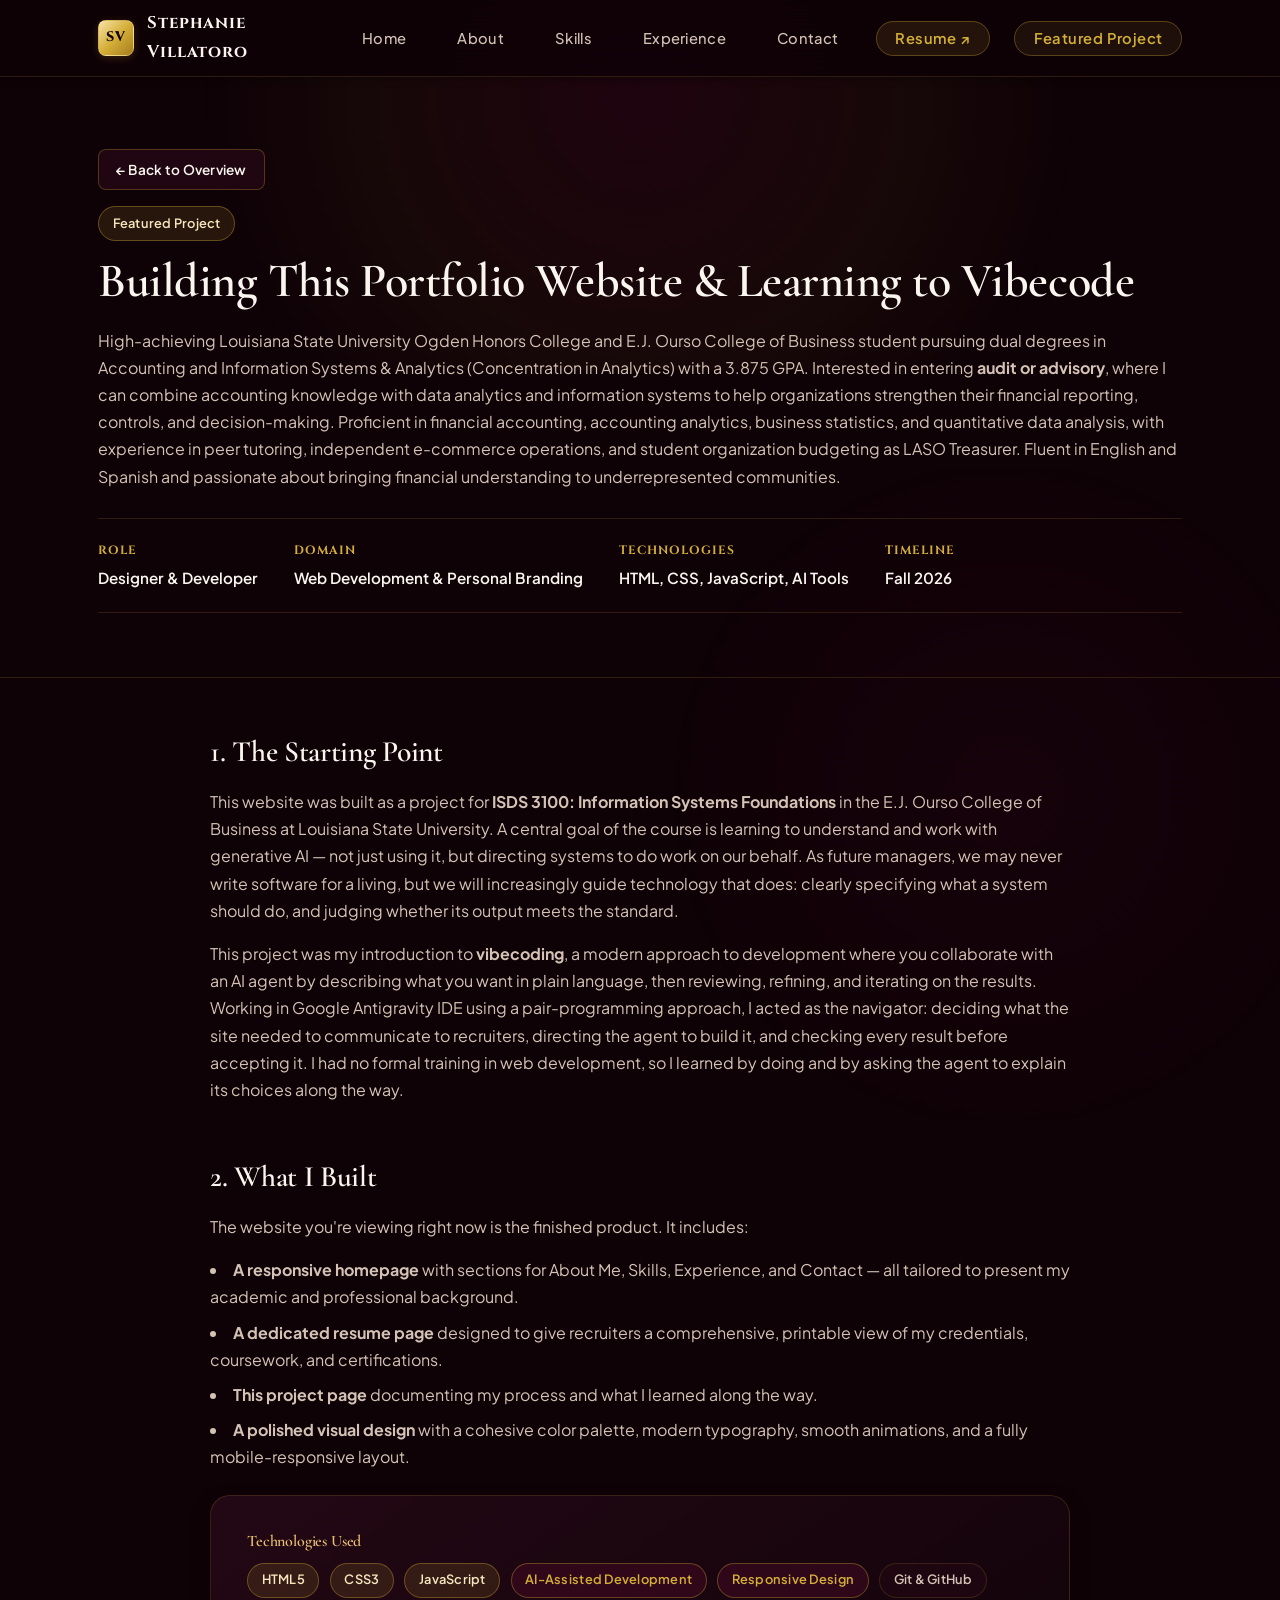
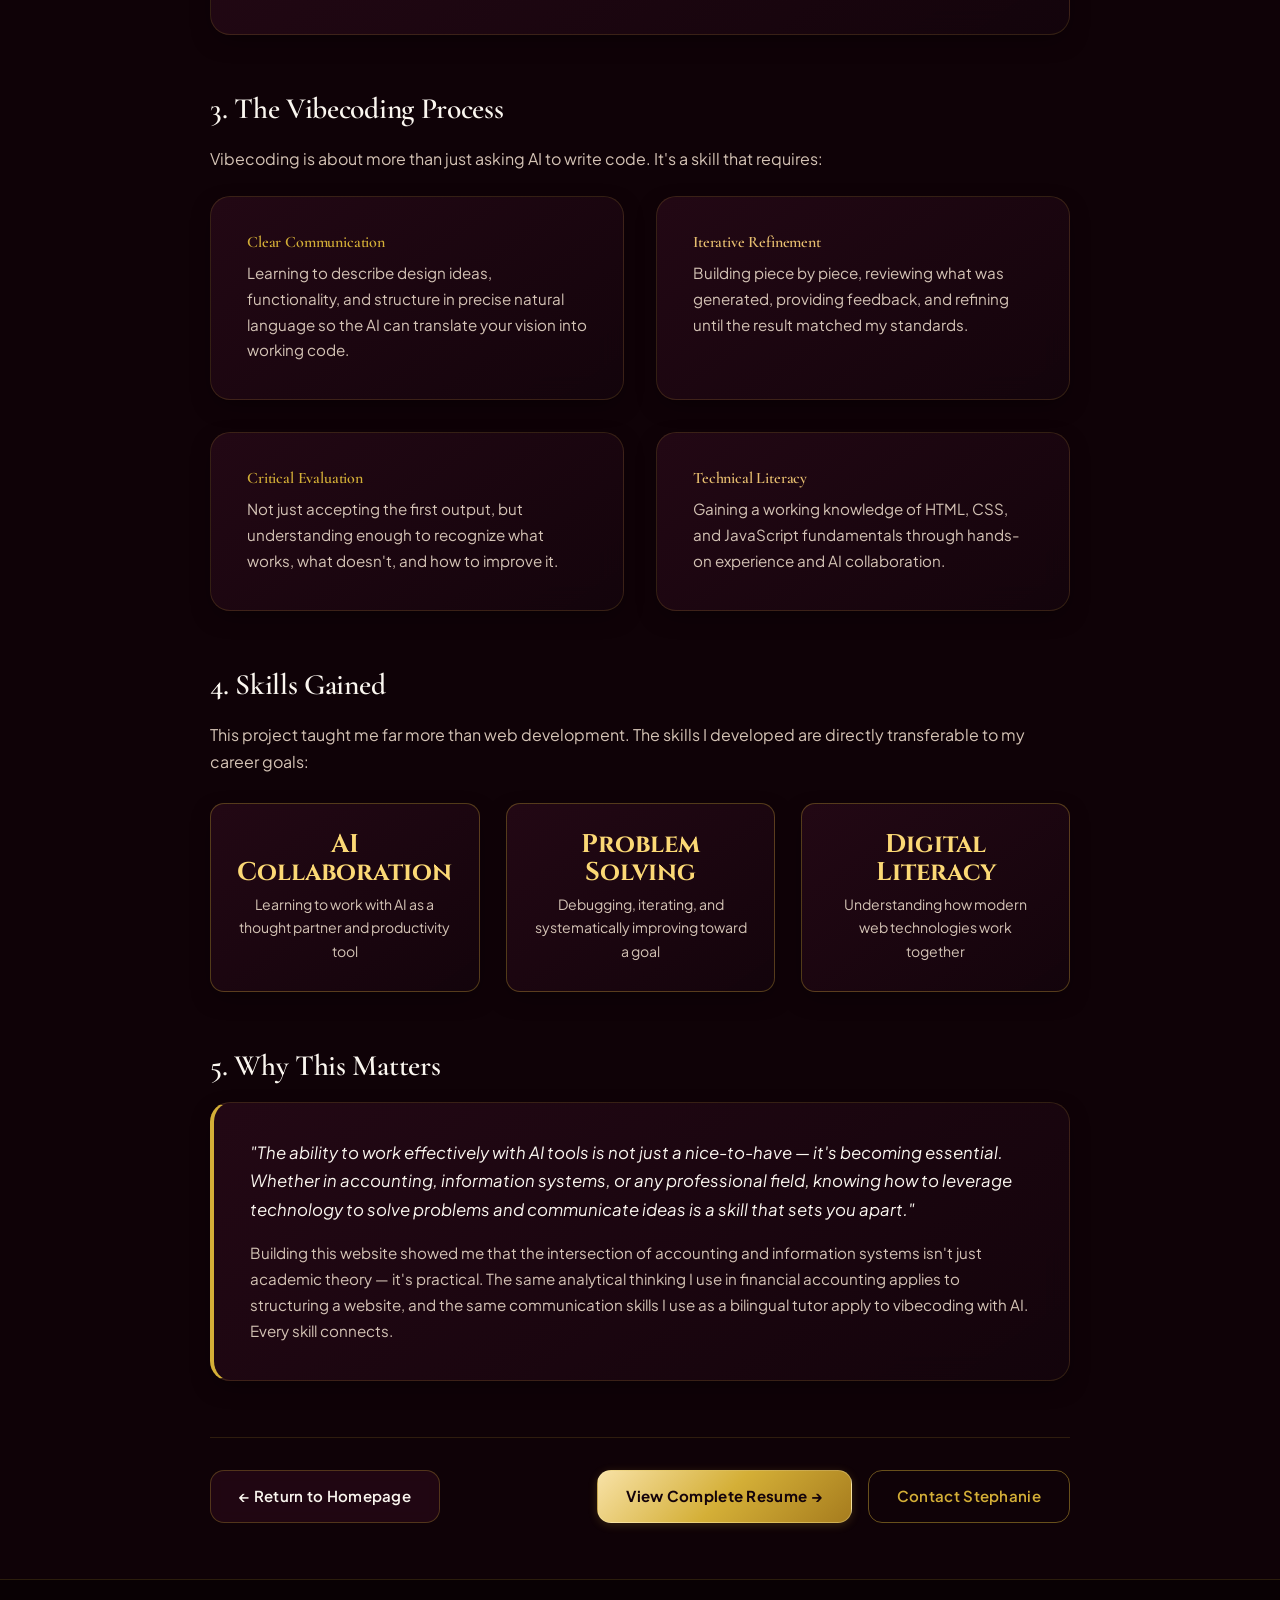
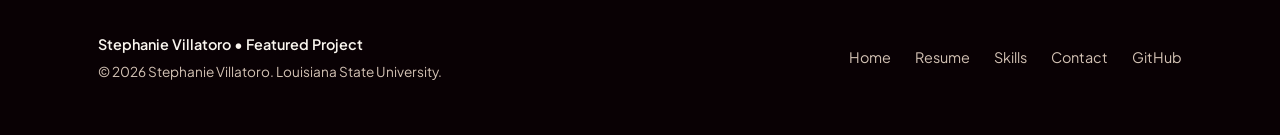
==== commit b13a7ab8: "Add audit/advisory career interest and ISDS 3100 course context to project page" ====
--- a/project.html
+++ b/project.html
@@ -1,16 +1,21 @@
 <!DOCTYPE html>
 <html lang="en">
+
 <head>
   <meta charset="UTF-8">
   <meta name="viewport" content="width=device-width, initial-scale=1.0">
-  <meta name="description" content="Featured Project: Building a Professional Portfolio Website & Learning Vibecoding Skills by Stephanie Villatoro. AI-assisted web development, iterative design, and emerging technology skills.">
+  <meta name="description"
+    content="Featured Project: Building a Professional Portfolio Website & Learning Vibecoding Skills by Stephanie Villatoro. AI-assisted web development, iterative design, and emerging technology skills.">
   <title>Featured Project &bull; Website Creation &amp; Vibecoding | Stephanie Villatoro</title>
   <link rel="preconnect" href="https://fonts.googleapis.com">
   <link rel="preconnect" href="https://fonts.gstatic.com" crossorigin>
-  <link href="https://fonts.googleapis.com/css2?family=Cinzel:wght@500;600;700;800&family=Cormorant+Garamond:ital,wght@0,400;0,500;0,600;0,700;1,400;1,600&family=Plus+Jakarta+Sans:wght@300;400;500;600;700&display=swap" rel="stylesheet">
+  <link
+    href="https://fonts.googleapis.com/css2?family=Cinzel:wght@500;600;700;800&family=Cormorant+Garamond:ital,wght@0,400;0,500;0,600;0,700;1,400;1,600&family=Plus+Jakarta+Sans:wght@300;400;500;600;700&display=swap"
+    rel="stylesheet">
   <link rel="icon" type="image/svg+xml" href="favicon.svg">
   <link rel="stylesheet" href="css/styles.css">
 </head>
+
 <body>
 
   <!-- Navigation Header -->
@@ -52,8 +57,15 @@
         <h1 class="section-title" style="font-size: clamp(2rem, 4vw, 3rem); margin-bottom: 1rem;">
           Building This Portfolio Website &amp; Learning to Vibecode
         </h1>
-        <p class="section-subtitle" style="max-width: 800px; font-size: 1.15rem;">
-          How I created a professional web presence from scratch using vibecoding &mdash; the practice of collaborating with AI tools to design, build, and iterate on a fully functional website.
+        <p>
+          High-achieving Louisiana State University Ogden Honors College and E.J. Ourso College of Business student
+          pursuing dual degrees in Accounting and Information Systems &amp; Analytics (Concentration in Analytics) with
+          a 3.875 GPA. Interested in entering <strong>audit or advisory</strong>, where I can combine accounting
+          knowledge with data analytics and information systems to help organizations strengthen their financial
+          reporting, controls, and decision-making. Proficient in financial accounting, accounting analytics, business
+          statistics, and quantitative data analysis, with experience in peer tutoring, independent e-commerce
+          operations, and student organization budgeting as LASO Treasurer. Fluent in English and Spanish and passionate
+          about bringing financial understanding to underrepresented communities.
         </p>
 
         <!-- Project Meta Quick Bar -->
@@ -86,10 +98,20 @@
         <section class="case-study-block">
           <h3>1. The Starting Point</h3>
           <p>
-            As an Accounting and Information Systems &amp; Analytics student, I knew that having a professional online presence was important &mdash; but I had no formal training in web development. Rather than let that be a barrier, I decided to learn by doing. I set out to build a portfolio website that would genuinely represent who I am, what I've accomplished, and where I'm headed.
-          </p>
-          <p>
-            This project became my introduction to <strong>vibecoding</strong> &mdash; a modern approach to development where you collaborate with AI tools by describing what you want in natural language, then refine and iterate on the results. It's not about knowing every line of code from memory; it's about understanding what you need and knowing how to communicate effectively with technology to get there.
+            This website was built as a project for <strong>ISDS 3100: Information Systems Foundations</strong> in the
+            E.J. Ourso College of Business at Louisiana State University. A central goal of the course is learning to
+            understand and work with generative AI &mdash; not just using it, but directing systems to do work on our
+            behalf. As future managers, we may never write software for a living, but we will increasingly guide
+            technology that does: clearly specifying what a system should do, and judging whether its output meets the
+            standard.
+          </p>
+          <p>
+            This project was my introduction to <strong>vibecoding</strong>, a modern approach to development where you
+            collaborate with an AI agent by describing what you want in plain language, then reviewing, refining, and
+            iterating on the results. Working in Google Antigravity IDE using a pair-programming approach, I acted as
+            the navigator: deciding what the site needed to communicate to recruiters, directing the agent to build it,
+            and checking every result before accepting it. I had no formal training in web development, so I learned by
+            doing and by asking the agent to explain its choices along the way.
           </p>
         </section>
 
@@ -100,10 +122,13 @@
             The website you're viewing right now is the finished product. It includes:
           </p>
           <ul style="margin-bottom: 1.5rem; display: flex; flex-direction: column; gap: 0.5rem;">
-            <li><strong>A responsive homepage</strong> with sections for About Me, Skills, Experience, and Contact &mdash; all tailored to present my academic and professional background.</li>
-            <li><strong>A dedicated resume page</strong> designed to give recruiters a comprehensive, printable view of my credentials, coursework, and certifications.</li>
+            <li><strong>A responsive homepage</strong> with sections for About Me, Skills, Experience, and Contact
+              &mdash; all tailored to present my academic and professional background.</li>
+            <li><strong>A dedicated resume page</strong> designed to give recruiters a comprehensive, printable view of
+              my credentials, coursework, and certifications.</li>
             <li><strong>This project page</strong> documenting my process and what I learned along the way.</li>
-            <li><strong>A polished visual design</strong> with a cohesive color palette, modern typography, smooth animations, and a fully mobile-responsive layout.</li>
+            <li><strong>A polished visual design</strong> with a cohesive color palette, modern typography, smooth
+              animations, and a fully mobile-responsive layout.</li>
           </ul>
 
           <div class="glass-card" style="margin: 1.5rem 0;">
@@ -130,25 +155,29 @@
             <div class="glass-card">
               <h4 style="color: var(--accent-primary); margin-bottom: 0.5rem;">Clear Communication</h4>
               <p style="font-size: 0.95rem; margin-bottom: 0;">
-                Learning to describe design ideas, functionality, and structure in precise natural language so the AI can translate your vision into working code.
+                Learning to describe design ideas, functionality, and structure in precise natural language so the AI
+                can translate your vision into working code.
               </p>
             </div>
             <div class="glass-card">
               <h4 style="color: var(--accent-secondary); margin-bottom: 0.5rem;">Iterative Refinement</h4>
               <p style="font-size: 0.95rem; margin-bottom: 0;">
-                Building piece by piece, reviewing what was generated, providing feedback, and refining until the result matched my standards.
+                Building piece by piece, reviewing what was generated, providing feedback, and refining until the result
+                matched my standards.
               </p>
             </div>
             <div class="glass-card">
               <h4 style="color: var(--accent-primary); margin-bottom: 0.5rem;">Critical Evaluation</h4>
               <p style="font-size: 0.95rem; margin-bottom: 0;">
-                Not just accepting the first output, but understanding enough to recognize what works, what doesn't, and how to improve it.
+                Not just accepting the first output, but understanding enough to recognize what works, what doesn't, and
+                how to improve it.
               </p>
             </div>
             <div class="glass-card">
               <h4 style="color: var(--accent-secondary); margin-bottom: 0.5rem;">Technical Literacy</h4>
               <p style="font-size: 0.95rem; margin-bottom: 0;">
-                Gaining a working knowledge of HTML, CSS, and JavaScript fundamentals through hands-on experience and AI collaboration.
+                Gaining a working knowledge of HTML, CSS, and JavaScript fundamentals through hands-on experience and AI
+                collaboration.
               </p>
             </div>
           </div>
@@ -158,7 +187,8 @@
         <section class="case-study-block">
           <h3>4. Skills Gained</h3>
           <p>
-            This project taught me far more than web development. The skills I developed are directly transferable to my career goals:
+            This project taught me far more than web development. The skills I developed are directly transferable to my
+            career goals:
           </p>
 
           <div class="kpi-stat-grid">
@@ -182,16 +212,22 @@
           <h3>5. Why This Matters</h3>
           <div class="glass-card" style="border-left: 4px solid var(--accent-primary);">
             <p style="font-style: italic; color: var(--text-primary); font-size: 1.05rem;">
-              "The ability to work effectively with AI tools is not just a nice-to-have &mdash; it's becoming essential. Whether in accounting, information systems, or any professional field, knowing how to leverage technology to solve problems and communicate ideas is a skill that sets you apart."
+              "The ability to work effectively with AI tools is not just a nice-to-have &mdash; it's becoming essential.
+              Whether in accounting, information systems, or any professional field, knowing how to leverage technology
+              to solve problems and communicate ideas is a skill that sets you apart."
             </p>
             <p style="margin-bottom: 0; font-size: 0.95rem;">
-              Building this website showed me that the intersection of accounting and information systems isn't just academic theory &mdash; it's practical. The same analytical thinking I use in financial accounting applies to structuring a website, and the same communication skills I use as a bilingual tutor apply to vibecoding with AI. Every skill connects.
+              Building this website showed me that the intersection of accounting and information systems isn't just
+              academic theory &mdash; it's practical. The same analytical thinking I use in financial accounting applies
+              to structuring a website, and the same communication skills I use as a bilingual tutor apply to vibecoding
+              with AI. Every skill connects.
             </p>
           </div>
         </section>
 
         <!-- Bottom Navigation Actions -->
-        <div style="display: flex; justify-content: space-between; align-items: center; flex-wrap: wrap; gap: 1rem; padding-top: 2rem; border-top: 1px solid var(--border-subtle);">
+        <div
+          style="display: flex; justify-content: space-between; align-items: center; flex-wrap: wrap; gap: 1rem; padding-top: 2rem; border-top: 1px solid var(--border-subtle);">
           <a href="index.html" class="btn btn-secondary">
             ← Return to Homepage
           </a>
@@ -225,11 +261,13 @@
         <li><a href="resume.html">Resume</a></li>
         <li><a href="index.html#skills">Skills</a></li>
         <li><a href="index.html#contact">Contact</a></li>
-        <li><a href="https://github.com/Stephanievillatoro/Stephanie-Website" target="_blank" rel="noopener noreferrer">GitHub</a></li>
+        <li><a href="https://github.com/Stephanievillatoro/Stephanie-Website" target="_blank"
+            rel="noopener noreferrer">GitHub</a></li>
       </ul>
     </div>
   </footer>
 
   <script src="js/main.js"></script>
 </body>
-</html>
+
+</html>
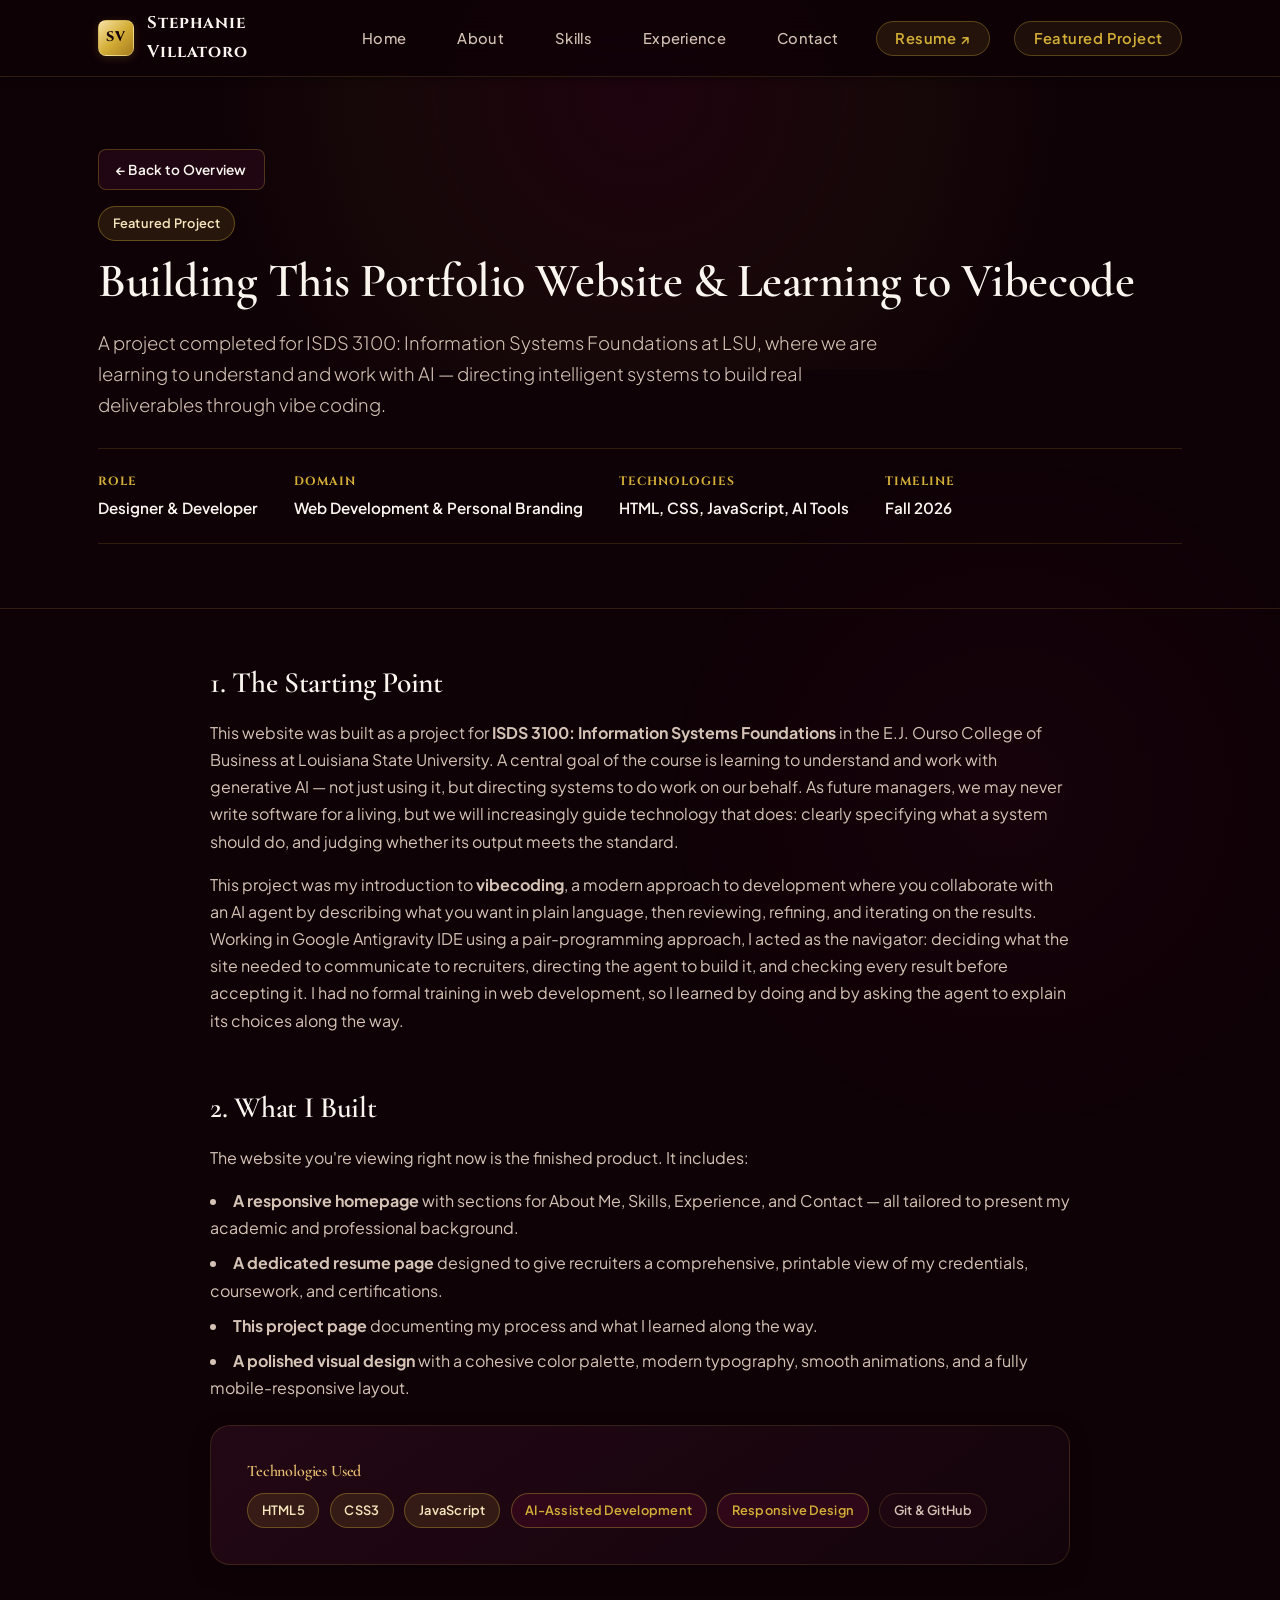
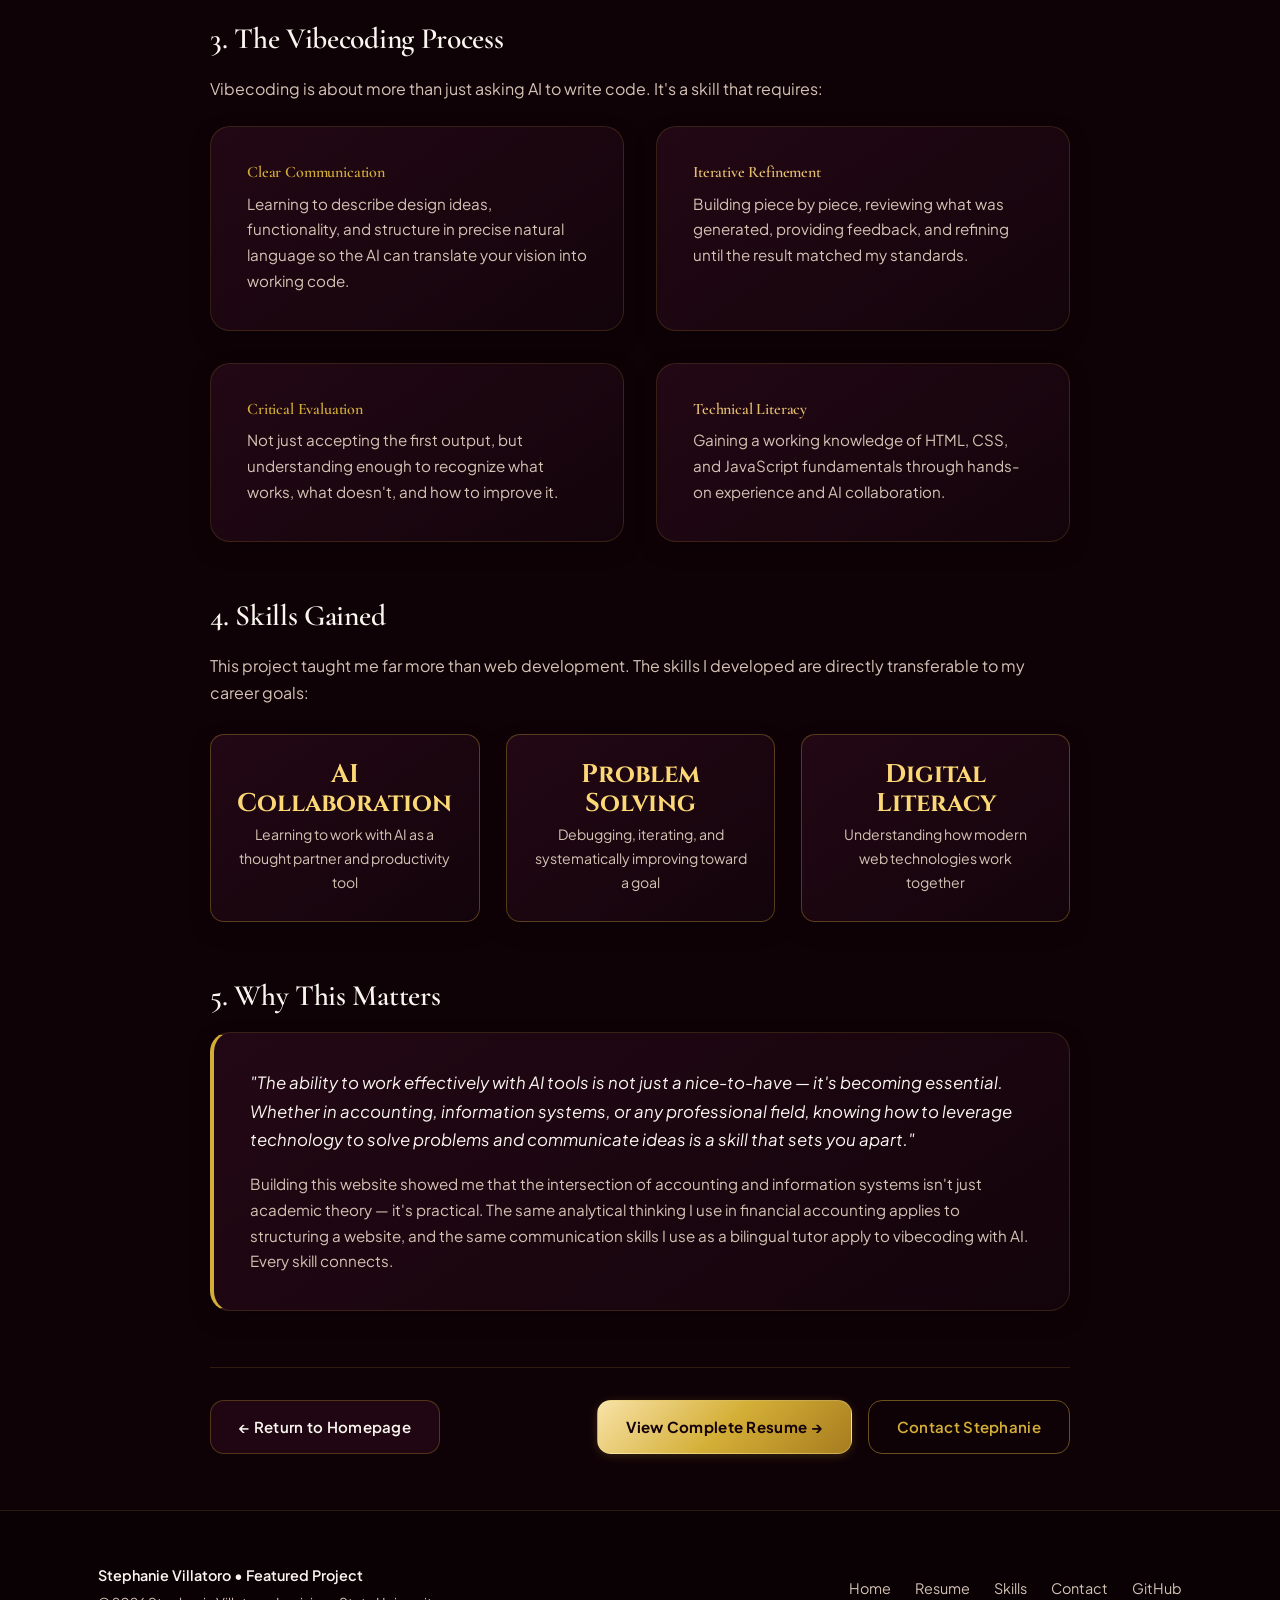
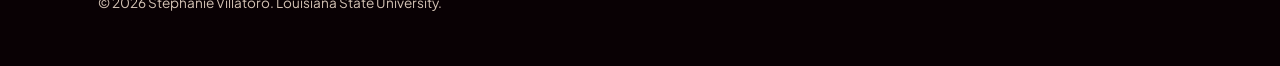
==== commit ec5d189a: "Fix project page subtitle and resume summary placement" ====
--- a/project.html
+++ b/project.html
@@ -57,15 +57,9 @@
         <h1 class="section-title" style="font-size: clamp(2rem, 4vw, 3rem); margin-bottom: 1rem;">
           Building This Portfolio Website &amp; Learning to Vibecode
         </h1>
-        <p>
-          High-achieving Louisiana State University Ogden Honors College and E.J. Ourso College of Business student
-          pursuing dual degrees in Accounting and Information Systems &amp; Analytics (Concentration in Analytics) with
-          a 3.875 GPA. Interested in entering <strong>audit or advisory</strong>, where I can combine accounting
-          knowledge with data analytics and information systems to help organizations strengthen their financial
-          reporting, controls, and decision-making. Proficient in financial accounting, accounting analytics, business
-          statistics, and quantitative data analysis, with experience in peer tutoring, independent e-commerce
-          operations, and student organization budgeting as LASO Treasurer. Fluent in English and Spanish and passionate
-          about bringing financial understanding to underrepresented communities.
+        <p class="section-subtitle" style="max-width: 800px; font-size: 1.15rem;">
+          A project completed for ISDS 3100: Information Systems Foundations at LSU, where we are learning to understand
+          and work with AI &mdash; directing intelligent systems to build real deliverables through vibe coding.
         </p>
 
         <!-- Project Meta Quick Bar -->
